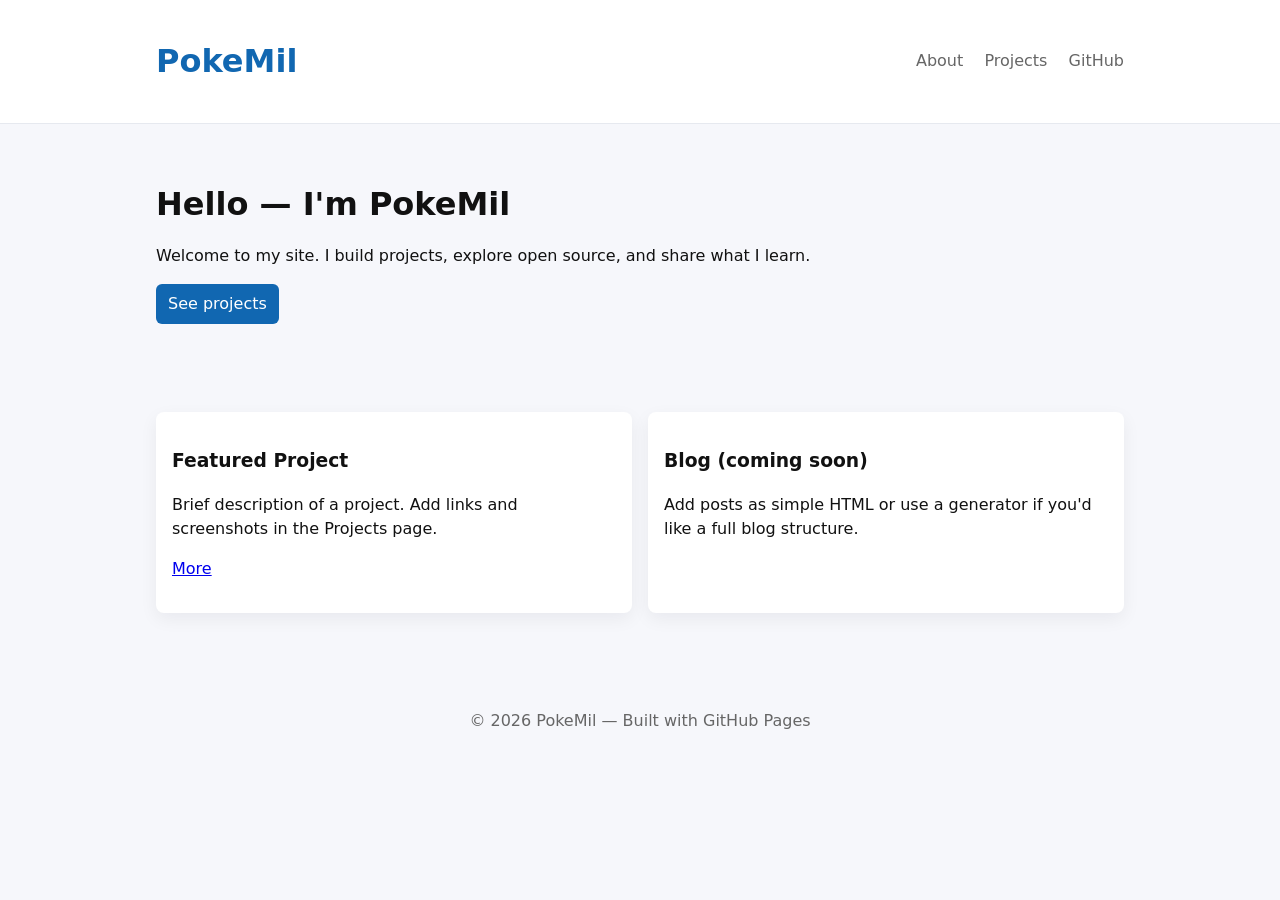
==== index.html @ e98e0eb5 "Add html folder with site files" ====
<!doctype html>
<html lang="en">
<head>
  <meta charset="utf-8" />
  <meta name="viewport" content="width=device-width,initial-scale=1" />
  <title>PokeMil — Home</title>
  <meta name="description" content="PokeMil personal site" />
  <link rel="stylesheet" href="assets/css/style.css">
  <link rel="icon" href="assets/img/favicon.png" />
</head>
<body>
  <header class="site-header">
    <div class="container">
      <h1 class="site-title"><a href="/">PokeMil</a></h1>
      <nav class="site-nav">
        <a href="/about.html">About</a>
        <a href="/projects.html">Projects</a>
        <a href="https://github.com/PokeMil" target="_blank" rel="noopener">GitHub</a>
      </nav>
    </div>
  </header>

  <main class="container">
    <section class="hero">
      <h2>Hello — I'm PokeMil</h2>
      <p>Welcome to my site. I build projects, explore open source, and share what I learn.</p>
      <p><a class="btn" href="/projects.html">See projects</a></p>
    </section>

    <section class="cards">
      <article class="card">
        <h3>Featured Project</h3>
        <p>Brief description of a project. Add links and screenshots in the Projects page.</p>
        <p><a href="/projects.html">More</a></p>
      </article>

      <article class="card">
        <h3>Blog (coming soon)</h3>
        <p>Add posts as simple HTML or use a generator if you'd like a full blog structure.</p>
      </article>
    </section>
  </main>

  <footer class="site-footer">
    <div class="container">
      <p>© <span id="year"></span> PokeMil — Built with GitHub Pages</p>
    </div>
  </footer>

  <script>
    document.getElementById('year').textContent = new Date().getFullYear();
  </script>
</body>
</html>
---- assets/css/style.css ----
/* Simple responsive styles */
:root{
  --bg:#f6f7fb;
  --card:#fff;
  --accent:#1167b1;
  --muted:#666;
  --max-width:1000px;
  font-family:system-ui,-apple-system,Segoe UI,Roboto,"Helvetica Neue",Arial;
}

*{box-sizing:border-box}
body{margin:0;background:var(--bg);color:#111;line-height:1.5}
.container{max-width:var(--max-width);margin:0 auto;padding:1rem}
.site-header{background:#fff;border-bottom:1px solid #e6e9ef}
.site-header .container{display:flex;align-items:center;justify-content:space-between}
.site-title a{text-decoration:none;color:var(--accent)}
.site-nav a{margin-left:1rem;color:var(--muted);text-decoration:none}
.hero{padding:2.5rem 0}
.hero h2{margin:0 0 .5rem;font-size:1.6rem}
.btn{display:inline-block;background:var(--accent);color:#fff;padding:.5rem .75rem;border-radius:6px;text-decoration:none}
.cards{display:grid;grid-template-columns:repeat(auto-fit,minmax(220px,1fr));gap:1rem;margin-top:2rem}
.card{background:var(--card);padding:1rem;border-radius:8px;box-shadow:0 6px 18px rgba(13,18,26,.06)}
.projects-grid{display:grid;grid-template-columns:repeat(auto-fit,minmax(220px,1fr));gap:1rem;margin-top:1rem}
.project{background:var(--card);padding:1rem;border-radius:8px}
.site-footer{padding:1rem 0;color:var(--muted);text-align:center;margin-top:2rem}
@media(min-width:800px){
  .hero h2{font-size:2rem}
}
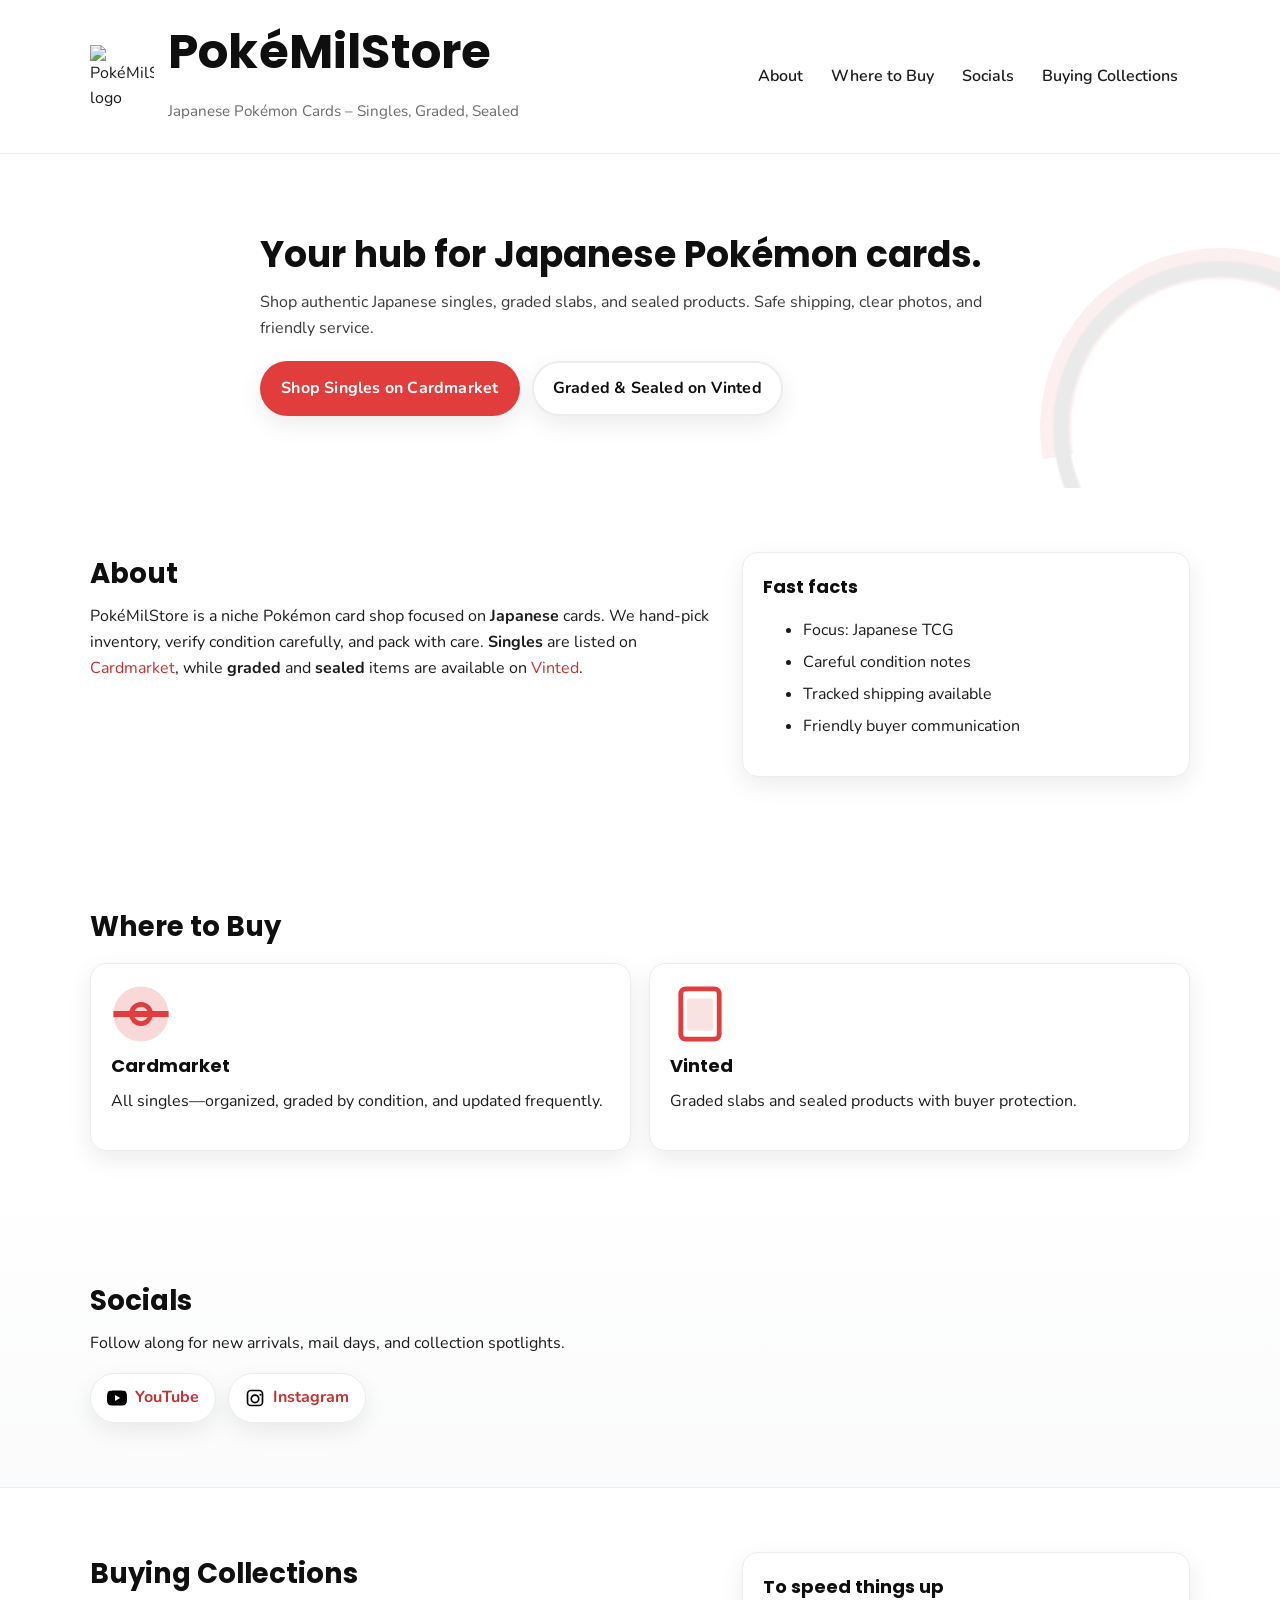
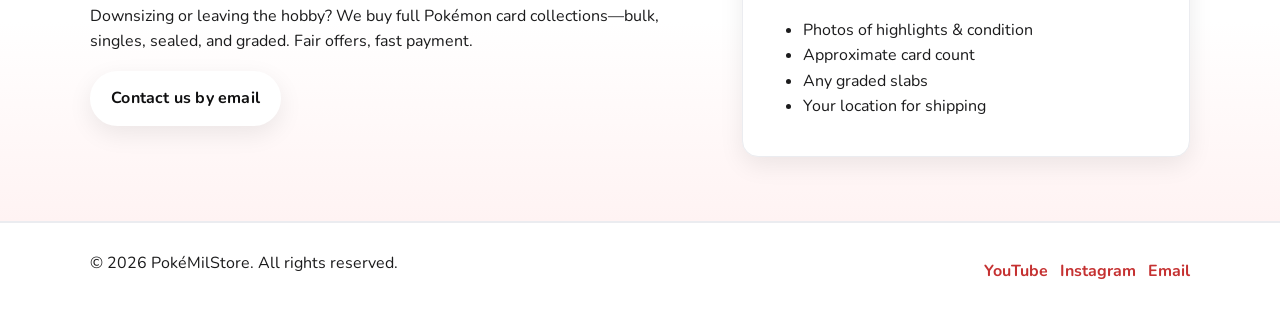
==== commit 412d09d2: "Add html folder with site files 2" ====
--- a/index.html
+++ b/index.html
@@ -1,54 +1,147 @@
-<!doctype html>
+<!DOCTYPE html>
 <html lang="en">
 <head>
-  <meta charset="utf-8" />
-  <meta name="viewport" content="width=device-width,initial-scale=1" />
-  <title>PokeMil — Home</title>
-  <meta name="description" content="PokeMil personal site" />
-  <link rel="stylesheet" href="assets/css/style.css">
-  <link rel="icon" href="assets/img/favicon.png" />
+  <meta charset="utf-8">
+  <meta name="viewport" content="width=device-width, initial-scale=1">
+  <title>PokéMilStore — Japanese Pokémon Cards</title>
+  <meta name="description" content="PokéMilStore sells Japanese Pokémon cards: singles on Cardmarket, graded & sealed on Vinted. We also buy full collections.">
+  <link rel="preconnect" href="https://fonts.googleapis.com">
+  <link rel="preconnect" href="https://fonts.gstatic.com" crossorigin>
+  <link href="https://fonts.googleapis.com/css2?family=Poppins:wght@400;600;700&family=Nunito:wght@400;700&display=swap" rel="stylesheet">
+  <link rel="stylesheet" href="style.css">
+  <link rel="icon" href="data:image/svg+xml,<svg xmlns=%22http://www.w3.org/2000/svg%22 viewBox=%220 0 100 100%22><circle cx=%2250%22 cy=%2250%22 r=%2246%22 fill=%22%23e23d3d%22/><path d=%22M4 50h92%22 stroke=%22%23000%22 stroke-width=%2212%22/><circle cx=%2250%22 cy=%2250%22 r=%2218%22 fill=%22white%22 stroke=%22000%22 stroke-width=%226%22/></svg>">
 </head>
 <body>
+  <a class="skip-link" href="#main">Skip to content</a>
   <header class="site-header">
-    <div class="container">
-      <h1 class="site-title"><a href="/">PokeMil</a></h1>
-      <nav class="site-nav">
-        <a href="/about.html">About</a>
-        <a href="/projects.html">Projects</a>
-        <a href="https://github.com/PokeMil" target="_blank" rel="noopener">GitHub</a>
+    <div class="container header-inner">
+      <div class="brand">
+        <img class="brand__logo" src="logo.png" alt="PokéMilStore logo" />
+        <div>
+          <h1 class="brand__title">PokéMilStore</h1>
+          <p class="brand__tagline">Japanese Pokémon Cards – Singles, Graded, Sealed</p>
+        </div>
+      </div>
+      <nav class="site-nav" aria-label="Primary">
+        <a href="#about">About</a>
+        <a href="#buy">Where to Buy</a>
+        <a href="#socials">Socials</a>
+        <a href="#buying-collections">Buying Collections</a>
       </nav>
     </div>
   </header>
 
-  <main class="container">
+  <main id="main">
     <section class="hero">
-      <h2>Hello — I'm PokeMil</h2>
-      <p>Welcome to my site. I build projects, explore open source, and share what I learn.</p>
-      <p><a class="btn" href="/projects.html">See projects</a></p>
+      <div class="container hero__inner">
+        <h2>Your hub for Japanese Pokémon cards.</h2>
+        <p>Shop authentic Japanese singles, graded slabs, and sealed products. Safe shipping, clear photos, and friendly service.</p>
+        <div class="cta-row">
+          <a class="btn btn--primary" href="https://www.cardmarket.com" target="_blank" rel="noopener">Shop Singles on Cardmarket</a>
+          <a class="btn btn--outline" href="https://www.vinted.com" target="_blank" rel="noopener">Graded &amp; Sealed on Vinted</a>
+        </div>
+      </div>
+      <div class="pokeball" aria-hidden="true"></div>
     </section>
 
-    <section class="cards">
-      <article class="card">
-        <h3>Featured Project</h3>
-        <p>Brief description of a project. Add links and screenshots in the Projects page.</p>
-        <p><a href="/projects.html">More</a></p>
-      </article>
+    <section id="about" class="section">
+      <div class="container grid-2">
+        <div>
+          <h3>About</h3>
+          <p>PokéMilStore is a niche Pokémon card shop focused on <strong>Japanese</strong> cards. We hand‑pick inventory, verify condition carefully, and pack with care. <strong>Singles</strong> are listed on <a href="https://www.cardmarket.com" target="_blank" rel="noopener">Cardmarket</a>, while <strong>graded</strong> and <strong>sealed</strong> items are available on <a href="https://www.vinted.com" target="_blank" rel="noopener">Vinted</a>.</p>
+        </div>
+        <aside class="card note">
+          <h4>Fast facts</h4>
+          <ul>
+            <li>Focus: Japanese TCG</li>
+            <li>Careful condition notes</li>
+            <li>Tracked shipping available</li>
+            <li>Friendly buyer communication</li>
+          </ul>
+        </aside>
+      </div>
+    </section>
 
-      <article class="card">
-        <h3>Blog (coming soon)</h3>
-        <p>Add posts as simple HTML or use a generator if you'd like a full blog structure.</p>
-      </article>
+    <section id="buy" class="section section--alt">
+      <div class="container">
+        <h3>Where to Buy</h3>
+        <div class="market-cards">
+          <a class="market-card" href="https://www.cardmarket.com" target="_blank" rel="noopener" aria-label="Cardmarket for singles">
+            <div class="market-card__icon" aria-hidden="true">
+              <!-- Pokéball SVG -->
+              <svg viewBox="0 0 100 100" role="img" aria-hidden="true"><circle cx="50" cy="50" r="46" fill="currentColor" opacity="0.2"/><path d="M4 50h92" stroke="currentColor" stroke-width="10"/><circle cx="50" cy="50" r="16" fill="none" stroke="currentColor" stroke-width="8"/></svg>
+            </div>
+            <h4>Cardmarket</h4>
+            <p>All singles—organized, graded by condition, and updated frequently.</p>
+          </a>
+
+          <a class="market-card" href="https://www.vinted.com" target="_blank" rel="noopener" aria-label="Vinted for graded and sealed">
+            <div class="market-card__icon" aria-hidden="true">
+              <!-- Slab/box SVG -->
+              <svg viewBox="0 0 100 100" role="img" aria-hidden="true">
+                <rect x="18" y="8" width="64" height="84" rx="8" ry="8" stroke="currentColor" fill="none" stroke-width="8"/>
+                <rect x="28" y="24" width="44" height="54" rx="4" ry="4" fill="currentColor" opacity="0.15"/>
+              </svg>
+            </div>
+            <h4>Vinted</h4>
+            <p>Graded slabs and sealed products with buyer protection.</p>
+          </a>
+        </div>
+      </div>
+    </section>
+
+    <section id="socials" class="section">
+      <div class="container">
+        <h3>Socials</h3>
+        <p>Follow along for new arrivals, mail days, and collection spotlights.</p>
+        <div class="socials">
+          <a class="socials__btn" href="https://www.youtube.com" target="_blank" rel="noopener" aria-label="YouTube">
+            <svg viewBox="0 0 24 24" aria-hidden="true"><path d="M23.5 6.2a4 4 0 0 0-2.8-2.8C18.9 3 12 3 12 3s-6.9 0-8.7.4A4 4 0 0 0 .5 6.2 41.1 41.1 0 0 0 0 12c0 5.8.5 5.8.5 5.8a4 4 0 0 0 2.8 2.8C4.9 21 12 21 12 21s6.9 0 8.7-.4a4 4 0 0 0 2.8-2.8S24 17.8 24 12s-.5-5.8-.5-5.8ZM9.6 15.5V8.5L15.8 12l-6.2 3.5Z"/></svg>
+            <span>YouTube</span>
+          </a>
+          <a class="socials__btn" href="https://www.instagram.com" target="_blank" rel="noopener" aria-label="Instagram">
+            <svg viewBox="0 0 24 24" aria-hidden="true"><path d="M7 2h10a5 5 0 0 1 5 5v10a5 5 0 0 1-5 5H7a5 5 0 0 1-5-5V7a5 5 0 0 1 5-5Zm0 2a3 3 0 0 0-3 3v10a3 3 0 0 0 3 3h10a3 3 0 0 0 3-3V7a3 3 0 0 0-3-3H7Zm5 3.5A5.5 5.5 0 1 1 6.5 13 5.5 5.5 0 0 1 12 7.5Zm0 2A3.5 3.5 0 1 0 15.5 13 3.5 3.5 0 0 0 12 9.5Zm6.5-2.75a1.25 1.25 0 1 1-1.25 1.25 1.25 1.25 0 0 1 1.25-1.25Z"/></svg>
+            <span>Instagram</span>
+          </a>
+        </div>
+      </div>
+    </section>
+
+    <section id="buying-collections" class="section section--accent">
+      <div class="container grid-2">
+        <div>
+          <h3>Buying Collections</h3>
+          <p>Downsizing or leaving the hobby? We buy full Pokémon card collections—bulk, singles, sealed, and graded. Fair offers, fast payment.</p>
+          <p><a class="btn btn--light" href="mailto:hello@pokemil.store?subject=Sell%20my%20Pok%C3%A9mon%20collection&body=Hi%20Pok%C3%A9MilStore%2C%20I%27d%20like%20to%20sell%20my%20collection.%20Here%20are%20the%20details%3A">Contact us by email</a></p>
+        </div>
+        <aside class="card">
+          <h4>To speed things up</h4>
+          <ul>
+            <li>Photos of highlights &amp; condition</li>
+            <li>Approximate card count</li>
+            <li>Any graded slabs</li>
+            <li>Your location for shipping</li>
+          </ul>
+        </aside>
+      </div>
     </section>
   </main>
 
   <footer class="site-footer">
-    <div class="container">
-      <p>© <span id="year"></span> PokeMil — Built with GitHub Pages</p>
+    <div class="container footer-inner">
+      <p>© <span id="year"></span> PokéMilStore. All rights reserved.</p>
+      <div class="footer-socials">
+        <a href="https://www.youtube.com" target="_blank" rel="noopener" aria-label="YouTube">YouTube</a>
+        <a href="https://www.instagram.com" target="_blank" rel="noopener" aria-label="Instagram">Instagram</a>
+        <a href="mailto:hello@pokemil.store" aria-label="Email">Email</a>
+      </div>
     </div>
+    <noscript>© 2025 PokéMilStore</noscript>
   </footer>
 
+  <!-- Tiny inline script for dynamic year only; remove if you prefer a fixed year -->
   <script>
     document.getElementById('year').textContent = new Date().getFullYear();
   </script>
 </body>
-</html>+</html>
--- a/style.css
+++ b/style.css
@@ -0,0 +1,143 @@
+/* ==============================
+   PokéMilStore — Simple, clean CSS
+   GitHub Pages friendly (no build step)
+   ============================== */
+
+:root{
+  --red: #e23d3d;         /* Primary from Pokéball/Charizard tone */
+  --red-dark:#c53131;
+  --ink:#0f0f10;          /* Near-black */
+  --gray-900:#1b1b1c;
+  --gray-700:#3a3a3c;
+  --gray-500:#6b6b70;
+  --gray-200:#ebecf0;
+  --gray-100:#f5f6f8;
+  --white:#ffffff;
+  --accent:#ff6a3d;       /* Flame accent */
+  --radius:16px;
+  --shadow:0 8px 24px rgba(0,0,0,.08);
+  --font-display:'Poppins', system-ui, -apple-system, Segoe UI, Roboto, Arial, sans-serif;
+  --font-body:'Nunito', system-ui, -apple-system, Segoe UI, Roboto, Arial, sans-serif;
+}
+
+/* Global reset & basics */
+*{box-sizing:border-box}
+html,body{margin:0;padding:0}
+body{
+  color:var(--gray-900);
+  background:linear-gradient(180deg, var(--white) 0%, #fff 60%, var(--gray-100) 100%);
+  font:16px/1.6 var(--font-body);
+  -webkit-font-smoothing:antialiased;
+  text-rendering:optimizeLegibility;
+}
+img{max-width:100%;height:auto;display:block}
+a{color:var(--red-dark);text-decoration:none}
+a:hover{color:var(--red)}
+h1,h2,h3,h4{font-family:var(--font-display);margin:0 0 .5rem 0;color:var(--ink)}
+h1{font-size:clamp(1.75rem, 2.6vw + 1rem, 3rem)}
+h2{font-size:clamp(1.5rem, 2vw + .8rem, 2.25rem)}
+h3{font-size:clamp(1.25rem, 1.4vw + .6rem, 1.75rem)}
+h4{font-size:1.125rem}
+p{margin:0 0 1rem}
+
+.container{width:min(1100px, 92%);margin-inline:auto}
+.section{padding:64px 0}
+.section--alt{background:var(--white)}
+.section--accent{background:linear-gradient(180deg, var(--white) 0%, #fff 40%, #fff3f3 100%);border-top:1px solid var(--gray-200);border-bottom:1px solid var(--gray-200)}
+
+.skip-link{
+  position:absolute;left:-9999px;top:auto;width:1px;height:1px;overflow:hidden;
+}
+.skip-link:focus{position:static;width:auto;height:auto;background:var(--ink);color:#fff;padding:.5rem 1rem;display:inline-block}
+
+/* Header */
+.site-header{
+  position:sticky;top:0;background:#fffddf00;
+  backdrop-filter:saturate(180%) blur(8px);
+  border-bottom:1px solid var(--gray-200);
+  z-index:10;
+}
+.header-inner{display:flex;align-items:center;justify-content:space-between;padding:14px 0;gap:16px}
+.brand{display:flex;align-items:center;gap:14px}
+.brand__logo{width:64px;height:64px;object-fit:contain}
+.brand__title{letter-spacing:.2px}
+.brand__tagline{color:var(--gray-500);font-size:.95rem;margin-top:.15rem}
+.site-nav a{padding:.5rem .75rem;border-radius:10px;color:var(--gray-900);font-weight:600}
+.site-nav a:hover{background:var(--gray-100)}
+
+/* Hero */
+.hero{
+  position:relative;
+  padding:72px 0 72px;
+  overflow:hidden;
+}
+.hero__inner{max-width:760px}
+.hero h2{margin-bottom:.4rem}
+.hero p{color:var(--gray-700);margin-bottom:1.25rem}
+
+.cta-row{display:flex;flex-wrap:wrap;gap:12px}
+.btn{
+  display:inline-block;border:2px solid transparent;border-radius:999px;
+  padding:.8rem 1.2rem;font-weight:700;letter-spacing:.2px;
+  transition:.2s ease;box-shadow:var(--shadow)
+}
+.btn--primary{background:var(--red);color:#fff}
+.btn--primary:hover{background:var(--red-dark);transform:translateY(-1px)}
+.btn--outline{background:#fff;border-color:var(--gray-200);color:var(--ink)}
+.btn--outline:hover{border-color:var(--gray-500);transform:translateY(-1px)}
+.btn--light{background:#fff;border-color:#fff;color:var(--ink)}
+.btn--light:hover{filter:brightness(.98)}
+
+.pokeball{
+  content:"";position:absolute;right:-120px;bottom:-120px;width:360px;height:360px;
+  background:
+    radial-gradient(circle at center, #fff 0 58%, transparent 59%),
+    radial-gradient(circle at center, #0000 0 59%, #000 60% 65%, #0000 66%),
+    linear-gradient(var(--red), var(--red)) 0 0/100% 50% no-repeat;
+  border-radius:50%;
+  opacity:.08;
+  transform:rotate(-10deg);
+}
+
+/* Cards / grids */
+.grid-2{display:grid;grid-template-columns:1.4fr 1fr;gap:24px}
+.card{
+  background:#fff;border:1px solid var(--gray-200);border-radius:var(--radius);padding:20px;
+  box-shadow:var(--shadow)
+}
+.note li{margin:.4rem 0}
+
+.market-cards{display:grid;grid-template-columns:repeat(2, 1fr);gap:18px;margin-top:14px}
+.market-card{
+  display:block;padding:20px;border:1px solid var(--gray-200);border-radius:var(--radius);
+  background:#fff;box-shadow:var(--shadow);transition:transform .18s ease, box-shadow .18s ease;
+  color:inherit
+}
+.market-card:hover{transform:translateY(-3px);box-shadow:0 12px 30px rgba(0,0,0,.12)}
+.market-card__icon{width:60px;height:60px;color:var(--red);margin-bottom:.5rem}
+
+/* Socials */
+.socials{display:flex;gap:12px;flex-wrap:wrap}
+.socials__btn{
+  display:inline-flex;align-items:center;gap:.5rem;padding:.7rem 1rem;border-radius:999px;border:1px solid var(--gray-200);
+  background:#fff;font-weight:700;box-shadow:var(--shadow)
+}
+.socials__btn svg{width:20px;height:20px}
+
+/* Footer */
+.site-footer{border-top:1px solid var(--gray-200);padding:28px 0;background:#fff}
+.footer-inner{display:flex;align-items:center;justify-content:space-between;gap:10px}
+.footer-socials{display:flex;gap:12px;flex-wrap:wrap}
+.footer-socials a{font-weight:700}
+
+/* Responsive tweaks */
+@media (max-width: 900px){
+  .grid-2{grid-template-columns:1fr}
+  .brand__logo{width:56px;height:56px}
+}
+@media (max-width: 680px){
+  .site-nav{display:none} /* Keep header compact for mobile */
+  .market-cards{grid-template-columns:1fr}
+  .hero{padding:56px 0 64px}
+  .footer-inner{flex-direction:column;align-items:flex-start}
+}
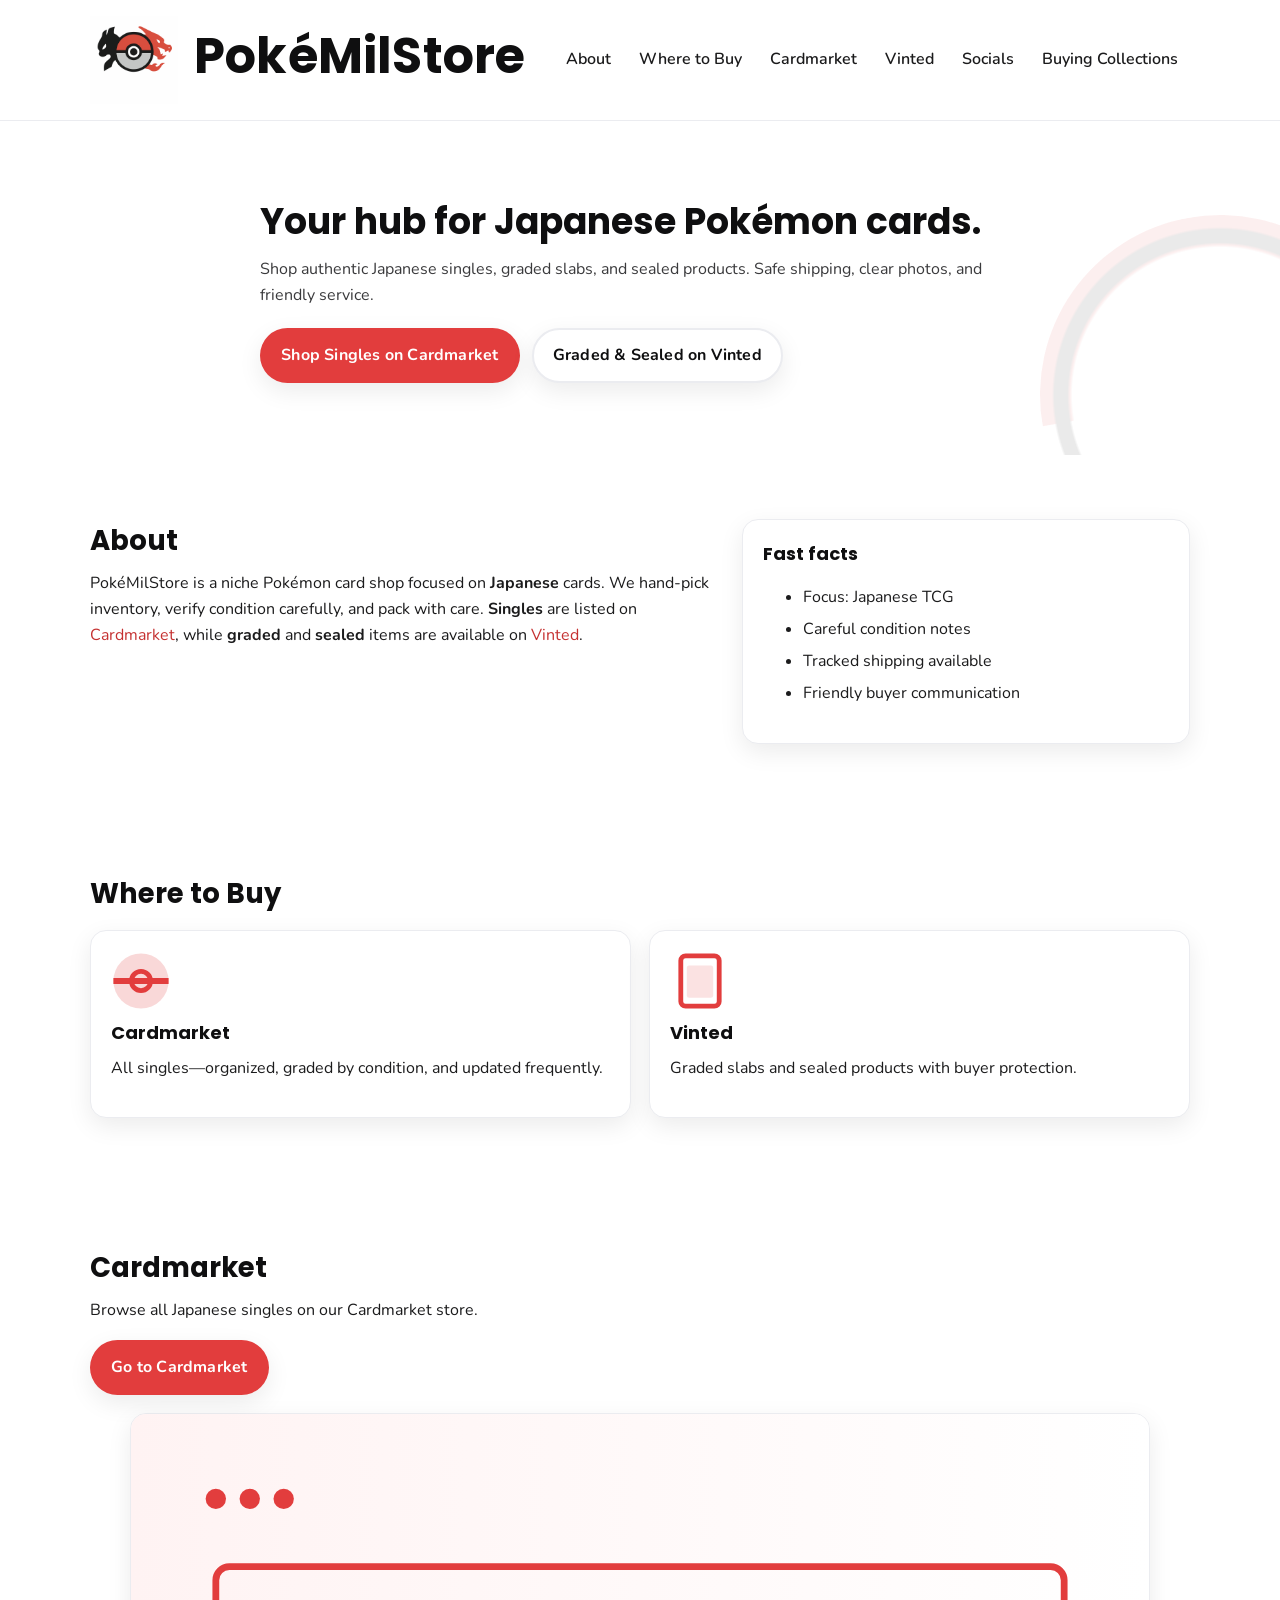
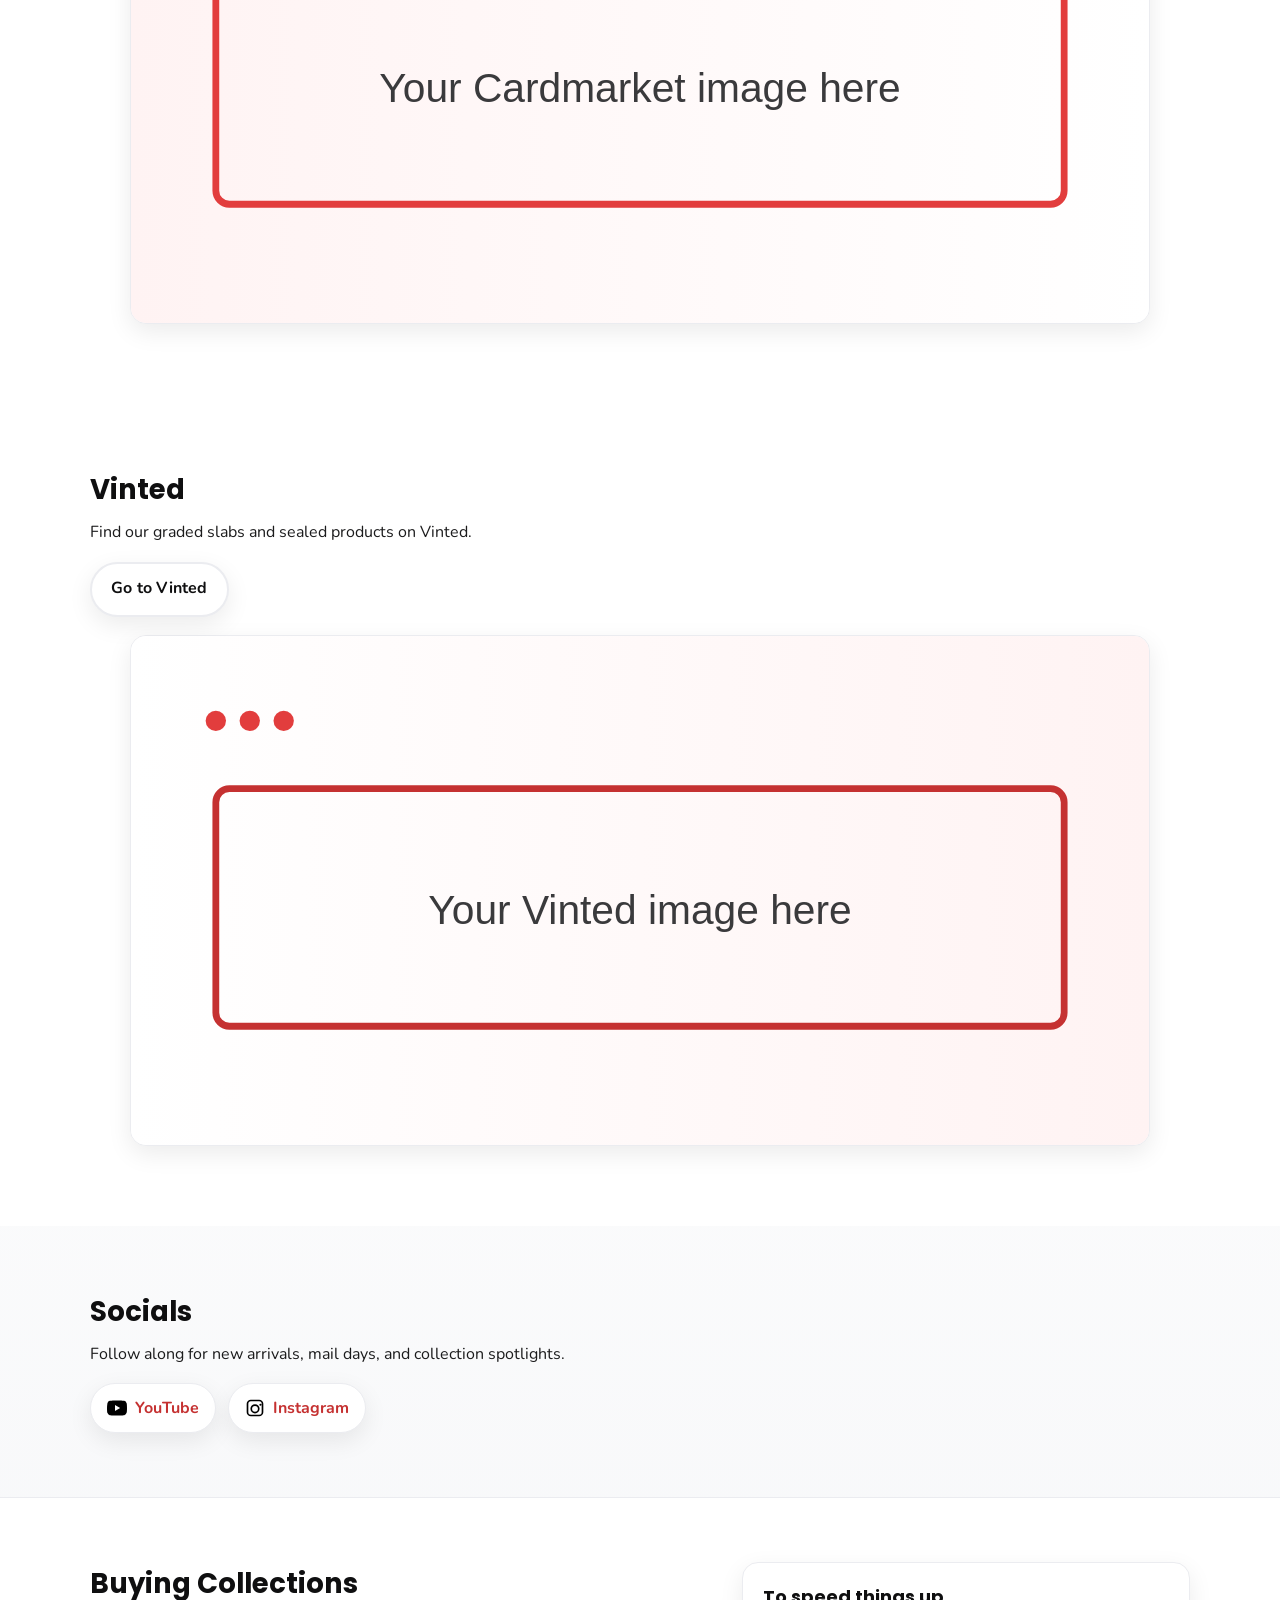
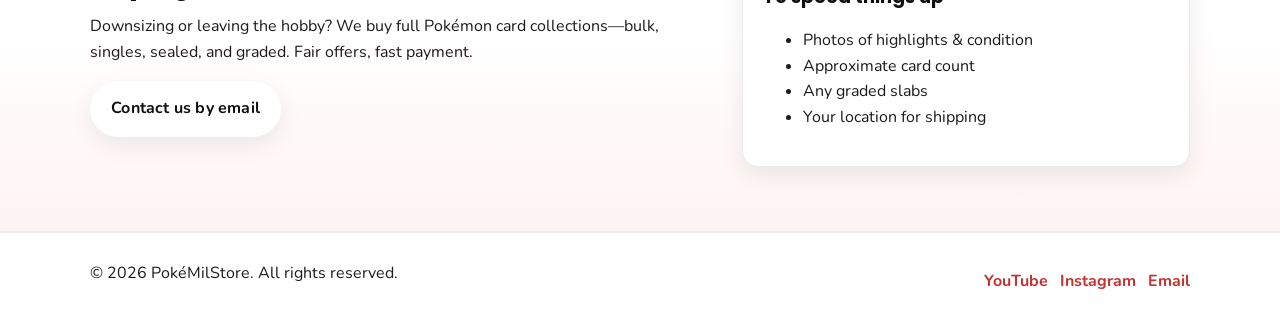
==== commit 7977b903: "Add html folder with site files 2" ====
--- a/index.html
+++ b/index.html
@@ -9,7 +9,8 @@
   <link rel="preconnect" href="https://fonts.gstatic.com" crossorigin>
   <link href="https://fonts.googleapis.com/css2?family=Poppins:wght@400;600;700&family=Nunito:wght@400;700&display=swap" rel="stylesheet">
   <link rel="stylesheet" href="style.css">
-  <link rel="icon" href="data:image/svg+xml,<svg xmlns=%22http://www.w3.org/2000/svg%22 viewBox=%220 0 100 100%22><circle cx=%2250%22 cy=%2250%22 r=%2246%22 fill=%22%23e23d3d%22/><path d=%22M4 50h92%22 stroke=%22%23000%22 stroke-width=%2212%22/><circle cx=%2250%22 cy=%2250%22 r=%2218%22 fill=%22white%22 stroke=%22000%22 stroke-width=%226%22/></svg>">
+  <!-- Use the logo file as the site icon -->
+  <link rel="icon" href="logo.png" type="image/png">
 </head>
 <body>
   <a class="skip-link" href="#main">Skip to content</a>
@@ -19,12 +20,14 @@
         <img class="brand__logo" src="logo.png" alt="PokéMilStore logo" />
         <div>
           <h1 class="brand__title">PokéMilStore</h1>
-          <p class="brand__tagline">Japanese Pokémon Cards – Singles, Graded, Sealed</p>
+          <!-- Tagline removed per request -->
         </div>
       </div>
       <nav class="site-nav" aria-label="Primary">
         <a href="#about">About</a>
         <a href="#buy">Where to Buy</a>
+        <a href="#cardmarket">Cardmarket</a>
+        <a href="#vinted">Vinted</a>
         <a href="#socials">Socials</a>
         <a href="#buying-collections">Buying Collections</a>
       </nav>
@@ -48,7 +51,7 @@
       <div class="container grid-2">
         <div>
           <h3>About</h3>
-          <p>PokéMilStore is a niche Pokémon card shop focused on <strong>Japanese</strong> cards. We hand‑pick inventory, verify condition carefully, and pack with care. <strong>Singles</strong> are listed on <a href="https://www.cardmarket.com" target="_blank" rel="noopener">Cardmarket</a>, while <strong>graded</strong> and <strong>sealed</strong> items are available on <a href="https://www.vinted.com" target="_blank" rel="noopener">Vinted</a>.</p>
+          <p>PokéMilStore is a niche Pokémon card shop focused on <strong>Japanese</strong> cards. We hand-pick inventory, verify condition carefully, and pack with care. <strong>Singles</strong> are listed on <a href="https://www.cardmarket.com" target="_blank" rel="noopener">Cardmarket</a>, while <strong>graded</strong> and <strong>sealed</strong> items are available on <a href="https://www.vinted.com" target="_blank" rel="noopener">Vinted</a>.</p>
         </div>
         <aside class="card note">
           <h4>Fast facts</h4>
@@ -68,7 +71,6 @@
         <div class="market-cards">
           <a class="market-card" href="https://www.cardmarket.com" target="_blank" rel="noopener" aria-label="Cardmarket for singles">
             <div class="market-card__icon" aria-hidden="true">
-              <!-- Pokéball SVG -->
               <svg viewBox="0 0 100 100" role="img" aria-hidden="true"><circle cx="50" cy="50" r="46" fill="currentColor" opacity="0.2"/><path d="M4 50h92" stroke="currentColor" stroke-width="10"/><circle cx="50" cy="50" r="16" fill="none" stroke="currentColor" stroke-width="8"/></svg>
             </div>
             <h4>Cardmarket</h4>
@@ -77,7 +79,6 @@
 
           <a class="market-card" href="https://www.vinted.com" target="_blank" rel="noopener" aria-label="Vinted for graded and sealed">
             <div class="market-card__icon" aria-hidden="true">
-              <!-- Slab/box SVG -->
               <svg viewBox="0 0 100 100" role="img" aria-hidden="true">
                 <rect x="18" y="8" width="64" height="84" rx="8" ry="8" stroke="currentColor" fill="none" stroke-width="8"/>
                 <rect x="28" y="24" width="44" height="54" rx="4" ry="4" fill="currentColor" opacity="0.15"/>
@@ -87,6 +88,34 @@
             <p>Graded slabs and sealed products with buyer protection.</p>
           </a>
         </div>
+      </div>
+    </section>
+
+    <!-- Dedicated section for Cardmarket image -->
+    <section id="cardmarket" class="section">
+      <div class="container">
+        <h3>Cardmarket</h3>
+        <p>Browse all Japanese singles on our Cardmarket store.</p>
+        <a class="btn btn--primary" href="https://www.cardmarket.com" target="_blank" rel="noopener">Go to Cardmarket</a>
+        <figure class="image-frame">
+          <!-- Replace the image below with your own (e.g., cardmarket.jpg). Keep the class 'image-cover'. -->
+          <img class="image-cover" alt="Cardmarket storefront preview"
+               src="data:image/svg+xml;utf8,<?xml version='1.0' encoding='UTF-8'?><svg xmlns='http://www.w3.org/2000/svg' viewBox='0 0 1200 600'><defs><linearGradient id='g' x1='0' x2='1'><stop offset='0' stop-color='%23fff3f3'/><stop offset='1' stop-color='%23ffffff'/></linearGradient></defs><rect width='1200' height='600' fill='url(%23g)'/><g fill='%23e23d3d'><circle cx='100' cy='100' r='12'/><circle cx='140' cy='100' r='12'/><circle cx='180' cy='100' r='12'/></g><rect x='100' y='180' width='1000' height='280' rx='16' fill='none' stroke='%23e23d3d' stroke-width='8'/><text x='600' y='340' font-family='Poppins, Arial' font-size='48' text-anchor='middle' fill='%233a3a3c'>Your Cardmarket image here</text></svg>">
+        </figure>
+      </div>
+    </section>
+
+    <!-- Dedicated section for Vinted image -->
+    <section id="vinted" class="section section--alt">
+      <div class="container">
+        <h3>Vinted</h3>
+        <p>Find our graded slabs and sealed products on Vinted.</p>
+        <a class="btn btn--outline" href="https://www.vinted.com" target="_blank" rel="noopener">Go to Vinted</a>
+        <figure class="image-frame">
+          <!-- Replace the image below with your own (e.g., vinted.jpg). Keep the class 'image-cover'. -->
+          <img class="image-cover" alt="Vinted shop preview"
+               src="data:image/svg+xml;utf8,<?xml version='1.0' encoding='UTF-8'?><svg xmlns='http://www.w3.org/2000/svg' viewBox='0 0 1200 600'><defs><linearGradient id='g' x1='0' x2='1'><stop offset='0' stop-color='%23ffffff'/><stop offset='1' stop-color='%23fff3f3'/></linearGradient></defs><rect width='1200' height='600' fill='url(%23g)'/><g fill='%23e23d3d'><circle cx='100' cy='100' r='12'/><circle cx='140' cy='100' r='12'/><circle cx='180' cy='100' r='12'/></g><rect x='100' y='180' width='1000' height='280' rx='16' fill='none' stroke='%23c53131' stroke-width='8'/><text x='600' y='340' font-family='Poppins, Arial' font-size='48' text-anchor='middle' fill='%233a3a3c'>Your Vinted image here</text></svg>">
+        </figure>
       </div>
     </section>
 
@@ -139,7 +168,6 @@
     <noscript>© 2025 PokéMilStore</noscript>
   </footer>
 
-  <!-- Tiny inline script for dynamic year only; remove if you prefer a fixed year -->
   <script>
     document.getElementById('year').textContent = new Date().getFullYear();
   </script>
--- a/style.css
+++ b/style.css
@@ -1,26 +1,25 @@
 /* ==============================
    PokéMilStore — Simple, clean CSS
-   GitHub Pages friendly (no build step)
+   Updated per feedback
    ============================== */
 
 :root{
-  --red: #e23d3d;         /* Primary from Pokéball/Charizard tone */
+  --red: #e23d3d;
   --red-dark:#c53131;
-  --ink:#0f0f10;          /* Near-black */
+  --ink:#0f0f10;
   --gray-900:#1b1b1c;
   --gray-700:#3a3a3c;
   --gray-500:#6b6b70;
   --gray-200:#ebecf0;
   --gray-100:#f5f6f8;
   --white:#ffffff;
-  --accent:#ff6a3d;       /* Flame accent */
+  --accent:#ff6a3d;
   --radius:16px;
   --shadow:0 8px 24px rgba(0,0,0,.08);
   --font-display:'Poppins', system-ui, -apple-system, Segoe UI, Roboto, Arial, sans-serif;
   --font-body:'Nunito', system-ui, -apple-system, Segoe UI, Roboto, Arial, sans-serif;
 }
 
-/* Global reset & basics */
 *{box-sizing:border-box}
 html,body{margin:0;padding:0}
 body{
@@ -34,7 +33,7 @@
 a{color:var(--red-dark);text-decoration:none}
 a:hover{color:var(--red)}
 h1,h2,h3,h4{font-family:var(--font-display);margin:0 0 .5rem 0;color:var(--ink)}
-h1{font-size:clamp(1.75rem, 2.6vw + 1rem, 3rem)}
+h1{font-size:clamp(1.9rem, 2.6vw + 1rem, 3.2rem)}
 h2{font-size:clamp(1.5rem, 2vw + .8rem, 2.25rem)}
 h3{font-size:clamp(1.25rem, 1.4vw + .6rem, 1.75rem)}
 h4{font-size:1.125rem}
@@ -45,9 +44,7 @@
 .section--alt{background:var(--white)}
 .section--accent{background:linear-gradient(180deg, var(--white) 0%, #fff 40%, #fff3f3 100%);border-top:1px solid var(--gray-200);border-bottom:1px solid var(--gray-200)}
 
-.skip-link{
-  position:absolute;left:-9999px;top:auto;width:1px;height:1px;overflow:hidden;
-}
+.skip-link{position:absolute;left:-9999px;top:auto;width:1px;height:1px;overflow:hidden}
 .skip-link:focus{position:static;width:auto;height:auto;background:var(--ink);color:#fff;padding:.5rem 1rem;display:inline-block}
 
 /* Header */
@@ -57,20 +54,16 @@
   border-bottom:1px solid var(--gray-200);
   z-index:10;
 }
-.header-inner{display:flex;align-items:center;justify-content:space-between;padding:14px 0;gap:16px}
-.brand{display:flex;align-items:center;gap:14px}
-.brand__logo{width:64px;height:64px;object-fit:contain}
+.header-inner{display:flex;align-items:center;justify-content:space-between;padding:16px 0;gap:16px}
+.brand{display:flex;align-items:center;gap:16px}
+/* Bigger logo */
+.brand__logo{width:88px;height:88px;object-fit:contain}
 .brand__title{letter-spacing:.2px}
-.brand__tagline{color:var(--gray-500);font-size:.95rem;margin-top:.15rem}
 .site-nav a{padding:.5rem .75rem;border-radius:10px;color:var(--gray-900);font-weight:600}
 .site-nav a:hover{background:var(--gray-100)}
 
 /* Hero */
-.hero{
-  position:relative;
-  padding:72px 0 72px;
-  overflow:hidden;
-}
+.hero{position:relative;padding:72px 0 72px;overflow:hidden}
 .hero__inner{max-width:760px}
 .hero h2{margin-bottom:.4rem}
 .hero p{color:var(--gray-700);margin-bottom:1.25rem}
@@ -94,27 +87,27 @@
     radial-gradient(circle at center, #fff 0 58%, transparent 59%),
     radial-gradient(circle at center, #0000 0 59%, #000 60% 65%, #0000 66%),
     linear-gradient(var(--red), var(--red)) 0 0/100% 50% no-repeat;
-  border-radius:50%;
-  opacity:.08;
-  transform:rotate(-10deg);
+  border-radius:50%;opacity:.08;transform:rotate(-10deg);
 }
 
 /* Cards / grids */
 .grid-2{display:grid;grid-template-columns:1.4fr 1fr;gap:24px}
-.card{
-  background:#fff;border:1px solid var(--gray-200);border-radius:var(--radius);padding:20px;
-  box-shadow:var(--shadow)
-}
+.card{background:#fff;border:1px solid var(--gray-200);border-radius:var(--radius);padding:20px;box-shadow:var(--shadow)}
 .note li{margin:.4rem 0}
 
 .market-cards{display:grid;grid-template-columns:repeat(2, 1fr);gap:18px;margin-top:14px}
 .market-card{
   display:block;padding:20px;border:1px solid var(--gray-200);border-radius:var(--radius);
-  background:#fff;box-shadow:var(--shadow);transition:transform .18s ease, box-shadow .18s ease;
-  color:inherit
+  background:#fff;box-shadow:var(--shadow);transition:transform .18s ease, box-shadow .18s ease;color:inherit
 }
 .market-card:hover{transform:translateY(-3px);box-shadow:0 12px 30px rgba(0,0,0,.12)}
 .market-card__icon{width:60px;height:60px;color:var(--red);margin-bottom:.5rem}
+
+/* Image sections */
+.image-frame{
+  margin-top:18px;border:1px solid var(--gray-200);border-radius:var(--radius);overflow:hidden;background:#fff;box-shadow:var(--shadow)
+}
+.image-cover{width:100%;aspect-ratio: 16/8;object-fit:cover;display:block}
 
 /* Socials */
 .socials{display:flex;gap:12px;flex-wrap:wrap}
@@ -130,13 +123,13 @@
 .footer-socials{display:flex;gap:12px;flex-wrap:wrap}
 .footer-socials a{font-weight:700}
 
-/* Responsive tweaks */
+/* Responsive */
 @media (max-width: 900px){
   .grid-2{grid-template-columns:1fr}
-  .brand__logo{width:56px;height:56px}
+  .brand__logo{width:72px;height:72px}
 }
 @media (max-width: 680px){
-  .site-nav{display:none} /* Keep header compact for mobile */
+  .site-nav{display:none}
   .market-cards{grid-template-columns:1fr}
   .hero{padding:56px 0 64px}
   .footer-inner{flex-direction:column;align-items:flex-start}
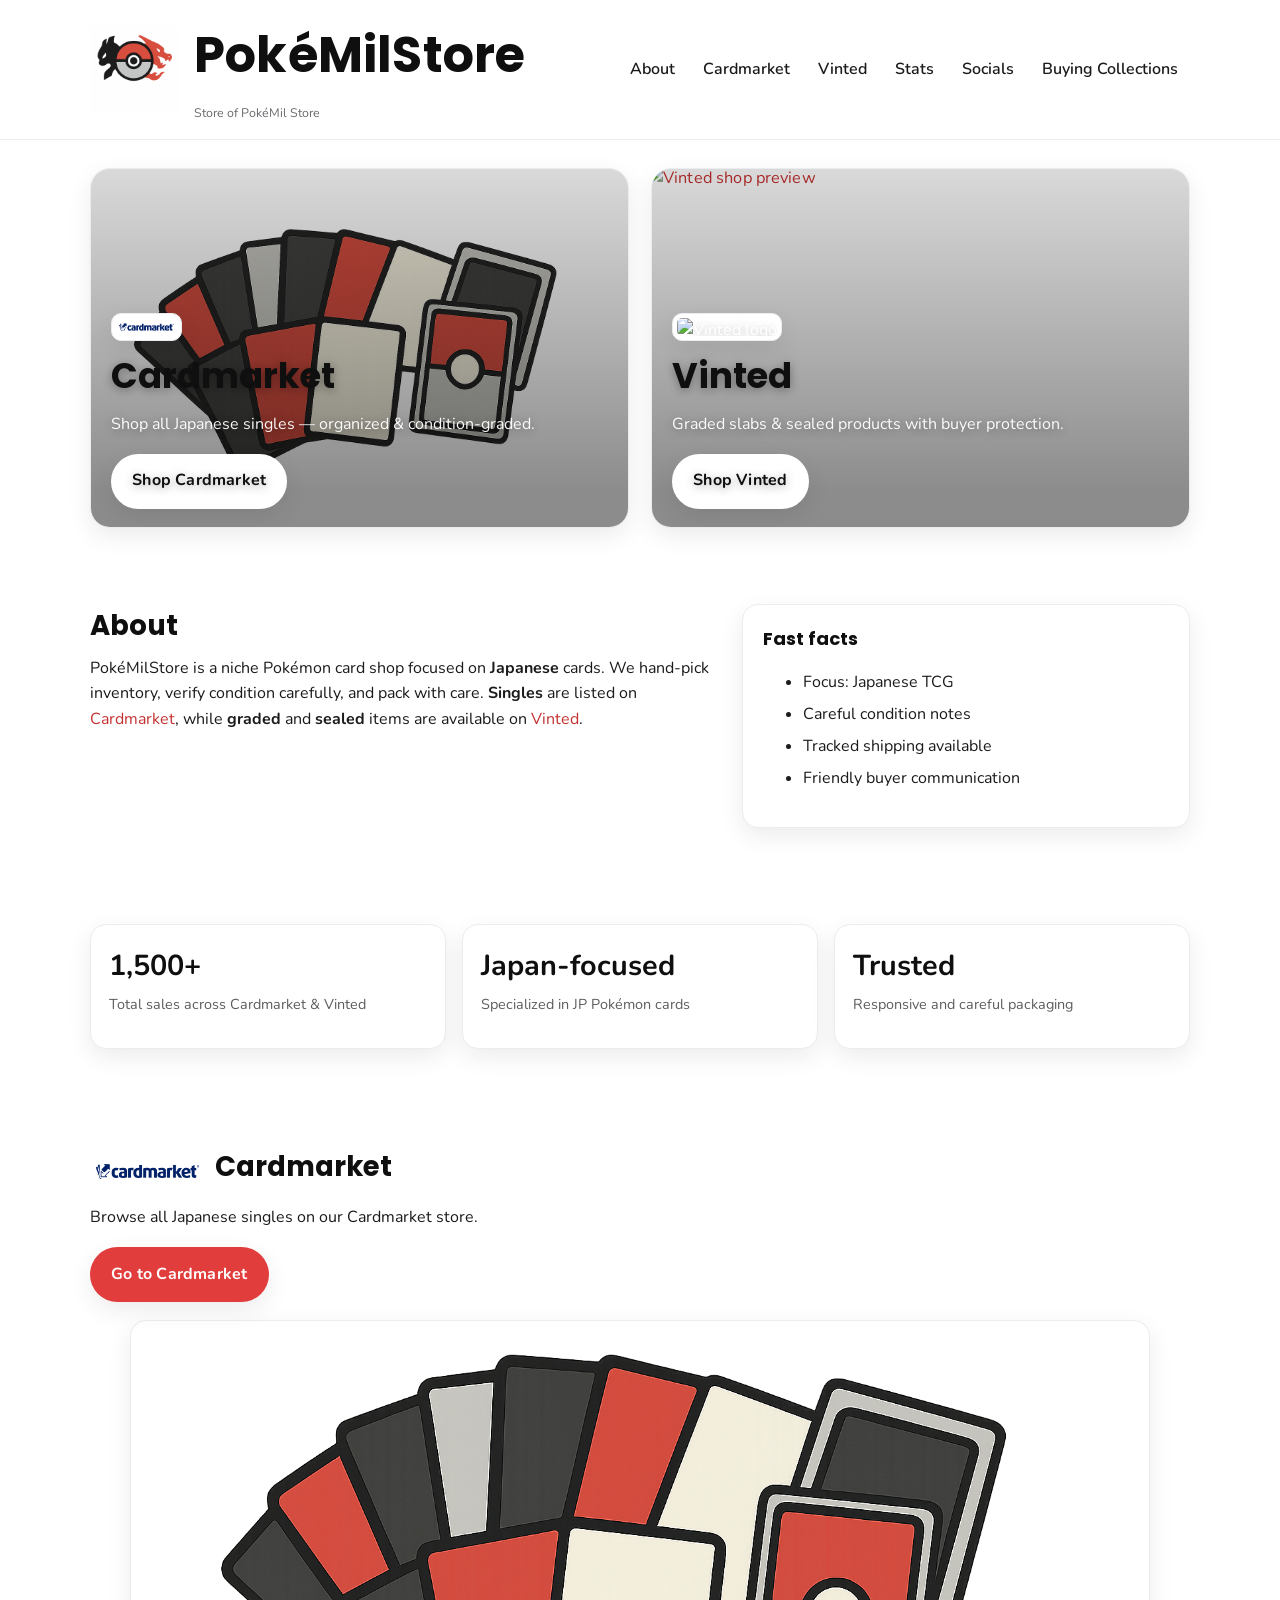
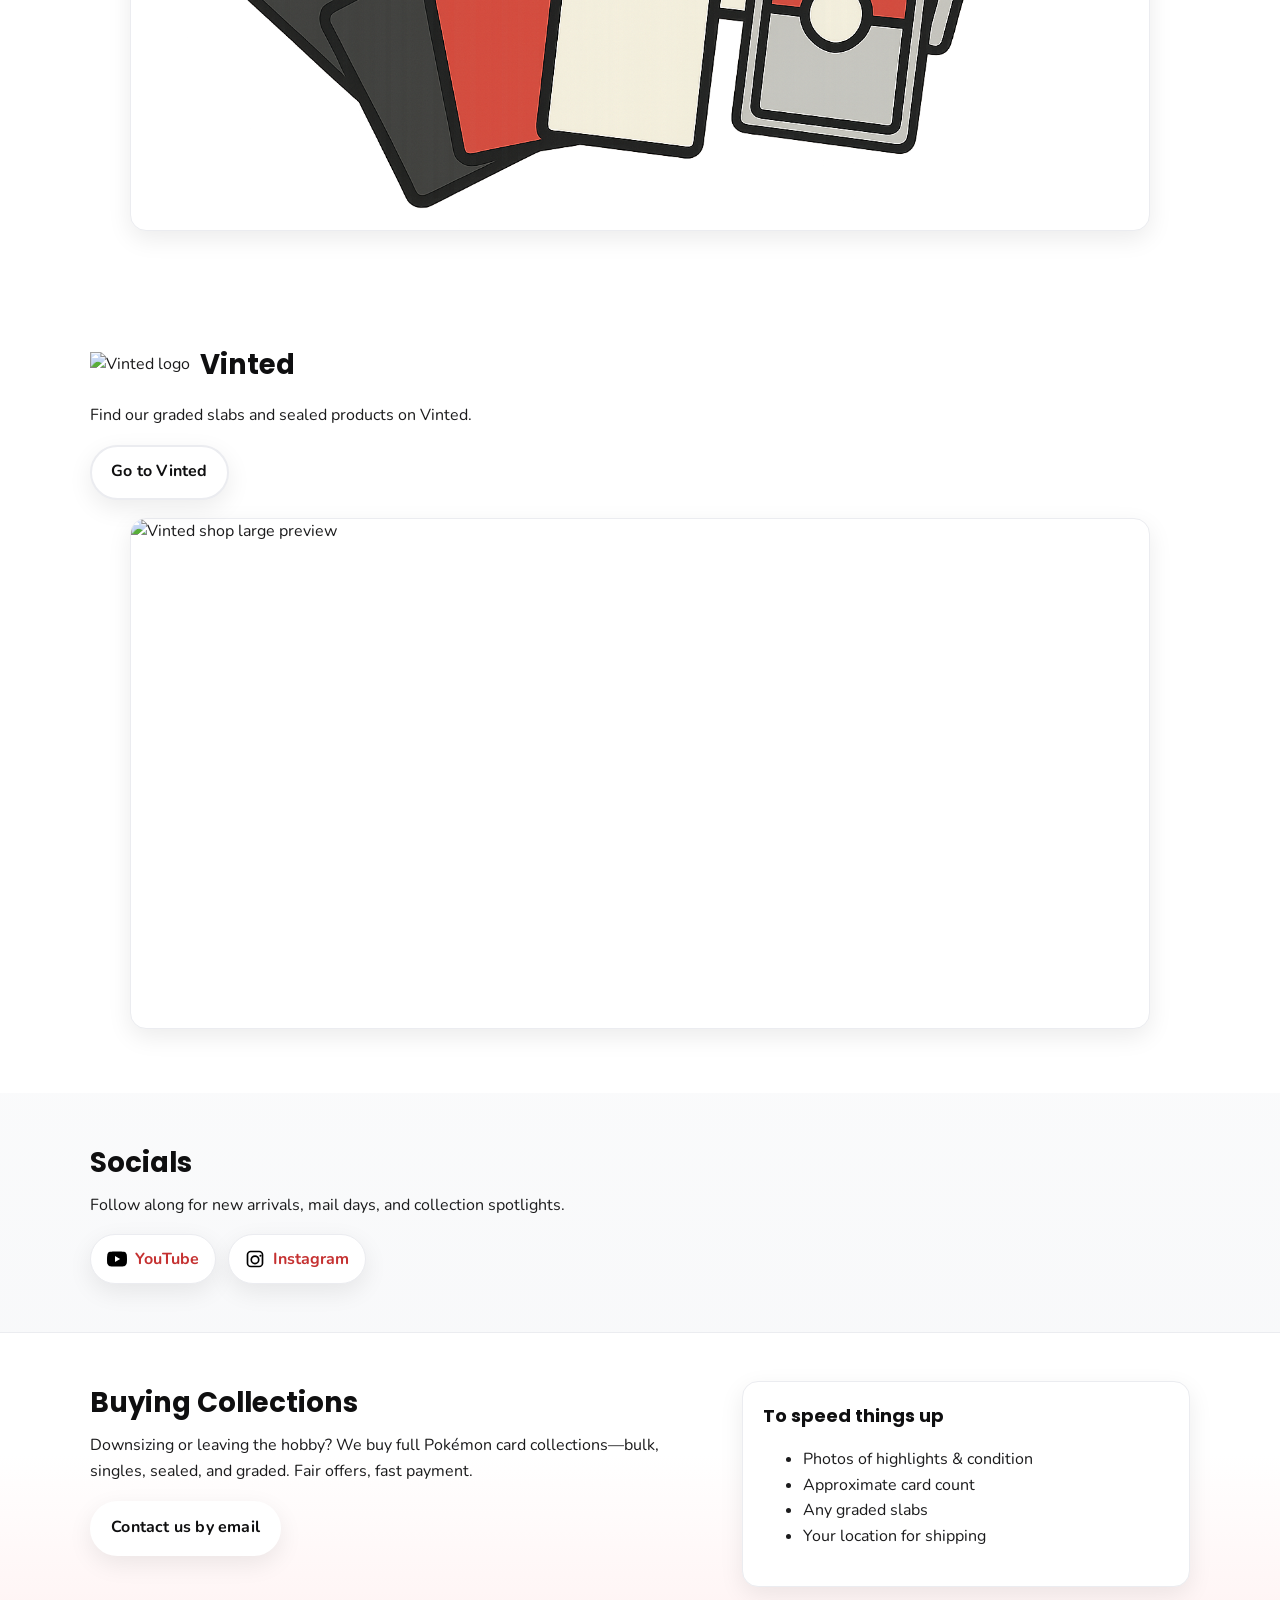
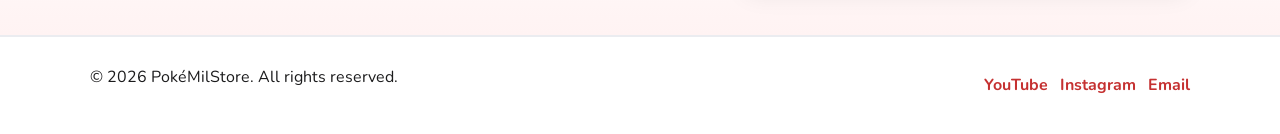
==== commit ebe20eae: "Add html folder with site files 2" ====
--- a/index.html
+++ b/index.html
@@ -9,7 +9,6 @@
   <link rel="preconnect" href="https://fonts.gstatic.com" crossorigin>
   <link href="https://fonts.googleapis.com/css2?family=Poppins:wght@400;600;700&family=Nunito:wght@400;700&display=swap" rel="stylesheet">
   <link rel="stylesheet" href="style.css">
-  <!-- Use the logo file as the site icon -->
   <link rel="icon" href="logo.png" type="image/png">
 </head>
 <body>
@@ -17,17 +16,17 @@
   <header class="site-header">
     <div class="container header-inner">
       <div class="brand">
-        <img class="brand__logo" src="logo.png" alt="PokéMilStore logo" />
+        <img class="brand__logo" src="logo.png" alt="PokéMilStore logo" width="176" height="176" />
         <div>
           <h1 class="brand__title">PokéMilStore</h1>
-          <!-- Tagline removed per request -->
+          <p class="brand__subtitle">Store of PokéMil Store</p>
         </div>
       </div>
       <nav class="site-nav" aria-label="Primary">
         <a href="#about">About</a>
-        <a href="#buy">Where to Buy</a>
         <a href="#cardmarket">Cardmarket</a>
         <a href="#vinted">Vinted</a>
+        <a href="#stats">Stats</a>
         <a href="#socials">Socials</a>
         <a href="#buying-collections">Buying Collections</a>
       </nav>
@@ -35,23 +34,46 @@
   </header>
 
   <main id="main">
-    <section class="hero">
-      <div class="container hero__inner">
-        <h2>Your hub for Japanese Pokémon cards.</h2>
-        <p>Shop authentic Japanese singles, graded slabs, and sealed products. Safe shipping, clear photos, and friendly service.</p>
-        <div class="cta-row">
-          <a class="btn btn--primary" href="https://www.cardmarket.com" target="_blank" rel="noopener">Shop Singles on Cardmarket</a>
-          <a class="btn btn--outline" href="https://www.vinted.com" target="_blank" rel="noopener">Graded &amp; Sealed on Vinted</a>
-        </div>
+    <!-- Split Cards (card-like blocks) -->
+    <section class="section split-cards" aria-label="Storefronts">
+      <div class="container split-grid">
+        <!-- Cardmarket block -->
+        <a class="split-card" href="https://www.cardmarket.com/en/Pokemon/Users/PokeMilStore" target="_blank" rel="noopener">
+          <img src="cardmarket-hero.jpg" alt="Cardmarket storefront preview" class="split-card__bg" loading="eager">
+          <div class="split-card__overlay" aria-hidden="true"></div>
+          <div class="split-card__content">
+            <div class="split-card__brand">
+              <!-- Replace with your Cardmarket logo file -->
+              <img src="cardmarket-logo.png" alt="Cardmarket logo">
+            </div>
+            <h2>Cardmarket</h2>
+            <p>Shop all Japanese singles — organized &amp; condition-graded.</p>
+            <span class="btn btn--light">Shop Cardmarket</span>
+          </div>
+        </a>
+
+        <!-- Vinted block -->
+        <a class="split-card" href="https://www.vinted.be/member/143922193" target="_blank" rel="noopener">
+          <img src="vinted-hero.jpg" alt="Vinted shop preview" class="split-card__bg" loading="eager">
+          <div class="split-card__overlay" aria-hidden="true"></div>
+          <div class="split-card__content">
+            <div class="split-card__brand">
+              <!-- Replace with your Vinted logo file -->
+              <img src="vinted-logo.png" alt="Vinted logo">
+            </div>
+            <h2>Vinted</h2>
+            <p>Graded slabs &amp; sealed products with buyer protection.</p>
+            <span class="btn btn--light">Shop Vinted</span>
+          </div>
+        </a>
       </div>
-      <div class="pokeball" aria-hidden="true"></div>
     </section>
 
     <section id="about" class="section">
       <div class="container grid-2">
         <div>
           <h3>About</h3>
-          <p>PokéMilStore is a niche Pokémon card shop focused on <strong>Japanese</strong> cards. We hand-pick inventory, verify condition carefully, and pack with care. <strong>Singles</strong> are listed on <a href="https://www.cardmarket.com" target="_blank" rel="noopener">Cardmarket</a>, while <strong>graded</strong> and <strong>sealed</strong> items are available on <a href="https://www.vinted.com" target="_blank" rel="noopener">Vinted</a>.</p>
+          <p>PokéMilStore is a niche Pokémon card shop focused on <strong>Japanese</strong> cards. We hand-pick inventory, verify condition carefully, and pack with care. <strong>Singles</strong> are listed on <a href="https://www.cardmarket.com/en/Pokemon/Users/PokeMilStore" target="_blank" rel="noopener">Cardmarket</a>, while <strong>graded</strong> and <strong>sealed</strong> items are available on <a href="https://www.vinted.be/member/143922193" target="_blank" rel="noopener">Vinted</a>.</p>
         </div>
         <aside class="card note">
           <h4>Fast facts</h4>
@@ -65,56 +87,50 @@
       </div>
     </section>
 
-    <section id="buy" class="section section--alt">
-      <div class="container">
-        <h3>Where to Buy</h3>
-        <div class="market-cards">
-          <a class="market-card" href="https://www.cardmarket.com" target="_blank" rel="noopener" aria-label="Cardmarket for singles">
-            <div class="market-card__icon" aria-hidden="true">
-              <svg viewBox="0 0 100 100" role="img" aria-hidden="true"><circle cx="50" cy="50" r="46" fill="currentColor" opacity="0.2"/><path d="M4 50h92" stroke="currentColor" stroke-width="10"/><circle cx="50" cy="50" r="16" fill="none" stroke="currentColor" stroke-width="8"/></svg>
-            </div>
-            <h4>Cardmarket</h4>
-            <p>All singles—organized, graded by condition, and updated frequently.</p>
-          </a>
-
-          <a class="market-card" href="https://www.vinted.com" target="_blank" rel="noopener" aria-label="Vinted for graded and sealed">
-            <div class="market-card__icon" aria-hidden="true">
-              <svg viewBox="0 0 100 100" role="img" aria-hidden="true">
-                <rect x="18" y="8" width="64" height="84" rx="8" ry="8" stroke="currentColor" fill="none" stroke-width="8"/>
-                <rect x="28" y="24" width="44" height="54" rx="4" ry="4" fill="currentColor" opacity="0.15"/>
-              </svg>
-            </div>
-            <h4>Vinted</h4>
-            <p>Graded slabs and sealed products with buyer protection.</p>
-          </a>
+    <!-- New stats / trust section -->
+    <section id="stats" class="section section--alt">
+      <div class="container stats-grid">
+        <div class="stat-card">
+          <p class="stat-card__number">1,500+</p>
+          <p class="stat-card__label">Total sales across Cardmarket &amp; Vinted</p>
+        </div>
+        <div class="stat-card">
+          <p class="stat-card__number">Japan-focused</p>
+          <p class="stat-card__label">Specialized in JP Pokémon cards</p>
+        </div>
+        <div class="stat-card">
+          <p class="stat-card__number">Trusted</p>
+          <p class="stat-card__label">Responsive and careful packaging</p>
         </div>
       </div>
     </section>
 
-    <!-- Dedicated section for Cardmarket image -->
+    <!-- Cardmarket section with space for brand logo -->
     <section id="cardmarket" class="section">
       <div class="container">
-        <h3>Cardmarket</h3>
+        <div class="section-head">
+          <img class="section-brand" src="cardmarket-logo.png" alt="Cardmarket logo">
+          <h3>Cardmarket</h3>
+        </div>
         <p>Browse all Japanese singles on our Cardmarket store.</p>
-        <a class="btn btn--primary" href="https://www.cardmarket.com" target="_blank" rel="noopener">Go to Cardmarket</a>
+        <a class="btn btn--primary" href="https://www.cardmarket.com/en/Pokemon/Users/PokeMilStore" target="_blank" rel="noopener">Go to Cardmarket</a>
         <figure class="image-frame">
-          <!-- Replace the image below with your own (e.g., cardmarket.jpg). Keep the class 'image-cover'. -->
-          <img class="image-cover" alt="Cardmarket storefront preview"
-               src="data:image/svg+xml;utf8,<?xml version='1.0' encoding='UTF-8'?><svg xmlns='http://www.w3.org/2000/svg' viewBox='0 0 1200 600'><defs><linearGradient id='g' x1='0' x2='1'><stop offset='0' stop-color='%23fff3f3'/><stop offset='1' stop-color='%23ffffff'/></linearGradient></defs><rect width='1200' height='600' fill='url(%23g)'/><g fill='%23e23d3d'><circle cx='100' cy='100' r='12'/><circle cx='140' cy='100' r='12'/><circle cx='180' cy='100' r='12'/></g><rect x='100' y='180' width='1000' height='280' rx='16' fill='none' stroke='%23e23d3d' stroke-width='8'/><text x='600' y='340' font-family='Poppins, Arial' font-size='48' text-anchor='middle' fill='%233a3a3c'>Your Cardmarket image here</text></svg>">
+          <img class="image-cover" alt="Cardmarket storefront large preview" src="cardmarket-hero.jpg" loading="lazy">
         </figure>
       </div>
     </section>
 
-    <!-- Dedicated section for Vinted image -->
+    <!-- Vinted section with space for brand logo -->
     <section id="vinted" class="section section--alt">
       <div class="container">
-        <h3>Vinted</h3>
+        <div class="section-head">
+          <img class="section-brand" src="vinted-logo.png" alt="Vinted logo">
+          <h3>Vinted</h3>
+        </div>
         <p>Find our graded slabs and sealed products on Vinted.</p>
-        <a class="btn btn--outline" href="https://www.vinted.com" target="_blank" rel="noopener">Go to Vinted</a>
+        <a class="btn btn--outline" href="https://www.vinted.be/member/143922193" target="_blank" rel="noopener">Go to Vinted</a>
         <figure class="image-frame">
-          <!-- Replace the image below with your own (e.g., vinted.jpg). Keep the class 'image-cover'. -->
-          <img class="image-cover" alt="Vinted shop preview"
-               src="data:image/svg+xml;utf8,<?xml version='1.0' encoding='UTF-8'?><svg xmlns='http://www.w3.org/2000/svg' viewBox='0 0 1200 600'><defs><linearGradient id='g' x1='0' x2='1'><stop offset='0' stop-color='%23ffffff'/><stop offset='1' stop-color='%23fff3f3'/></linearGradient></defs><rect width='1200' height='600' fill='url(%23g)'/><g fill='%23e23d3d'><circle cx='100' cy='100' r='12'/><circle cx='140' cy='100' r='12'/><circle cx='180' cy='100' r='12'/></g><rect x='100' y='180' width='1000' height='280' rx='16' fill='none' stroke='%23c53131' stroke-width='8'/><text x='600' y='340' font-family='Poppins, Arial' font-size='48' text-anchor='middle' fill='%233a3a3c'>Your Vinted image here</text></svg>">
+          <img class="image-cover" alt="Vinted shop large preview" src="vinted-hero.jpg" loading="lazy">
         </figure>
       </div>
     </section>
--- a/style.css
+++ b/style.css
@@ -1,6 +1,6 @@
 /* ==============================
    PokéMilStore — Simple, clean CSS
-   Updated per feedback
+   Stacking fixed, brand subtitle, stats section
    ============================== */
 
 :root{
@@ -34,46 +34,60 @@
 a:hover{color:var(--red)}
 h1,h2,h3,h4{font-family:var(--font-display);margin:0 0 .5rem 0;color:var(--ink)}
 h1{font-size:clamp(1.9rem, 2.6vw + 1rem, 3.2rem)}
-h2{font-size:clamp(1.5rem, 2vw + .8rem, 2.25rem)}
+h2{font-size:clamp(1.6rem, 1.8vw + .8rem, 2.2rem)}
 h3{font-size:clamp(1.25rem, 1.4vw + .6rem, 1.75rem)}
 h4{font-size:1.125rem}
 p{margin:0 0 1rem}
 
 .container{width:min(1100px, 92%);margin-inline:auto}
-.section{padding:64px 0}
+.section{padding:48px 0}
 .section--alt{background:var(--white)}
 .section--accent{background:linear-gradient(180deg, var(--white) 0%, #fff 40%, #fff3f3 100%);border-top:1px solid var(--gray-200);border-bottom:1px solid var(--gray-200)}
 
 .skip-link{position:absolute;left:-9999px;top:auto;width:1px;height:1px;overflow:hidden}
 .skip-link:focus{position:static;width:auto;height:auto;background:var(--ink);color:#fff;padding:.5rem 1rem;display:inline-block}
 
-/* Header */
+/* Header - solid */
 .site-header{
-  position:sticky;top:0;background:#fffddf00;
-  backdrop-filter:saturate(180%) blur(8px);
+  position:sticky;top:0;background:#fff;
   border-bottom:1px solid var(--gray-200);
   z-index:10;
 }
 .header-inner{display:flex;align-items:center;justify-content:space-between;padding:16px 0;gap:16px}
 .brand{display:flex;align-items:center;gap:16px}
-/* Bigger logo */
 .brand__logo{width:88px;height:88px;object-fit:contain}
 .brand__title{letter-spacing:.2px}
+.brand__subtitle{
+  margin:0;
+  margin-top:2px;
+  font-size:.78rem;
+  color:var(--gray-500);
+}
 .site-nav a{padding:.5rem .75rem;border-radius:10px;color:var(--gray-900);font-weight:600}
 .site-nav a:hover{background:var(--gray-100)}
 
-/* Hero */
-.hero{position:relative;padding:72px 0 72px;overflow:hidden}
-.hero__inner{max-width:760px}
-.hero h2{margin-bottom:.4rem}
-.hero p{color:var(--gray-700);margin-bottom:1.25rem}
+/* Split cards */
+.split-cards{padding-top:28px;padding-bottom:28px}
+.split-grid{display:grid;grid-template-columns:1fr 1fr;gap:22px}
+.split-card{
+  position:relative;display:block;min-height:360px;border-radius:20px;overflow:hidden;
+  border:1px solid var(--gray-200);box-shadow:var(--shadow);background:#fff;
+}
+.split-card__bg{position:absolute;inset:0;width:100%;height:100%;object-fit:cover;transform:scale(1.02);z-index:0}
+.split-card__overlay{position:absolute;inset:0;background:linear-gradient(180deg, rgba(0,0,0,.15) 0, rgba(0,0,0,.45) 90%);z-index:1}
+.split-card__content{
+  position:absolute;left:20px;right:20px;bottom:18px;color:#fff;text-shadow:0 2px 10px rgba(0,0,0,.35);
+  z-index:2;
+}
+.split-card__content p{opacity:.96;margin:.25rem 0 1rem}
+.split-card__brand{margin-bottom:.4rem;display:flex;align-items:center;gap:.5rem}
+.split-card__brand img{height:28px;width:auto;background:#fff;border-radius:10px;padding:4px;border:1px solid var(--gray-200);box-shadow:var(--shadow)}
 
-.cta-row{display:flex;flex-wrap:wrap;gap:12px}
-.btn{
-  display:inline-block;border:2px solid transparent;border-radius:999px;
-  padding:.8rem 1.2rem;font-weight:700;letter-spacing:.2px;
-  transition:.2s ease;box-shadow:var(--shadow)
-}
+.split-card:hover .split-card__bg{transform:scale(1.06);transition:transform .35s ease}
+.split-card:hover .btn{transform:translateY(-1px)}
+
+/* Buttons */
+.btn{display:inline-block;border:2px solid transparent;border-radius:999px;padding:.8rem 1.2rem;font-weight:700;letter-spacing:.2px;transition:.2s ease;box-shadow:var(--shadow)}
 .btn--primary{background:var(--red);color:#fff}
 .btn--primary:hover{background:var(--red-dark);transform:translateY(-1px)}
 .btn--outline{background:#fff;border-color:var(--gray-200);color:var(--ink)}
@@ -81,40 +95,47 @@
 .btn--light{background:#fff;border-color:#fff;color:var(--ink)}
 .btn--light:hover{filter:brightness(.98)}
 
-.pokeball{
-  content:"";position:absolute;right:-120px;bottom:-120px;width:360px;height:360px;
-  background:
-    radial-gradient(circle at center, #fff 0 58%, transparent 59%),
-    radial-gradient(circle at center, #0000 0 59%, #000 60% 65%, #0000 66%),
-    linear-gradient(var(--red), var(--red)) 0 0/100% 50% no-repeat;
-  border-radius:50%;opacity:.08;transform:rotate(-10deg);
+/* Cards / grids */
+.grid-2{display:grid;grid-template-columns:1.4fr 1fr;gap:24px}
+.card{background:#fff;border:1px solid var(--gray-200);border-radius:16px;padding:20px;box-shadow:var(--shadow)}
+.note li{margin:.4rem 0}
+
+/* Stats section */
+.stats-grid{
+  display:grid;
+  grid-template-columns:repeat(auto-fit, minmax(210px, 1fr));
+  gap:16px;
+}
+.stat-card{
+  background:#fff;
+  border:1px solid var(--gray-200);
+  border-radius:16px;
+  padding:18px 18px 16px;
+  box-shadow:var(--shadow);
+  text-align:left;
+}
+.stat-card__number{
+  font-size:1.8rem;
+  font-weight:700;
+  color:var(--ink);
+  margin-bottom:.25rem;
+}
+.stat-card__label{
+  color:var(--gray-600, #5d5d5d);
+  font-size:.9rem;
 }
 
-/* Cards / grids */
-.grid-2{display:grid;grid-template-columns:1.4fr 1fr;gap:24px}
-.card{background:#fff;border:1px solid var(--gray-200);border-radius:var(--radius);padding:20px;box-shadow:var(--shadow)}
-.note li{margin:.4rem 0}
-
-.market-cards{display:grid;grid-template-columns:repeat(2, 1fr);gap:18px;margin-top:14px}
-.market-card{
-  display:block;padding:20px;border:1px solid var(--gray-200);border-radius:var(--radius);
-  background:#fff;box-shadow:var(--shadow);transition:transform .18s ease, box-shadow .18s ease;color:inherit
-}
-.market-card:hover{transform:translateY(-3px);box-shadow:0 12px 30px rgba(0,0,0,.12)}
-.market-card__icon{width:60px;height:60px;color:var(--red);margin-bottom:.5rem}
+/* Section heads with brand logos */
+.section-head{display:flex;align-items:center;gap:10px;margin-bottom:.5rem}
+.section-brand{height:34px;width:auto}
 
 /* Image sections */
-.image-frame{
-  margin-top:18px;border:1px solid var(--gray-200);border-radius:var(--radius);overflow:hidden;background:#fff;box-shadow:var(--shadow)
-}
+.image-frame{margin-top:18px;border:1px solid var(--gray-200);border-radius:16px;overflow:hidden;background:#fff;box-shadow:var(--shadow)}
 .image-cover{width:100%;aspect-ratio: 16/8;object-fit:cover;display:block}
 
 /* Socials */
 .socials{display:flex;gap:12px;flex-wrap:wrap}
-.socials__btn{
-  display:inline-flex;align-items:center;gap:.5rem;padding:.7rem 1rem;border-radius:999px;border:1px solid var(--gray-200);
-  background:#fff;font-weight:700;box-shadow:var(--shadow)
-}
+.socials__btn{display:inline-flex;align-items:center;gap:.5rem;padding:.7rem 1rem;border-radius:999px;border:1px solid var(--gray-200);background:#fff;font-weight:700;box-shadow:var(--shadow)}
 .socials__btn svg{width:20px;height:20px}
 
 /* Footer */
@@ -124,13 +145,17 @@
 .footer-socials a{font-weight:700}
 
 /* Responsive */
-@media (max-width: 900px){
-  .grid-2{grid-template-columns:1fr}
-  .brand__logo{width:72px;height:72px}
+@media (max-width: 1000px){
+  .brand__logo{width:78px;height:78px}
+  .split-card{min-height:320px}
+  .split-card__brand img{height:26px}
+}
+@media (max-width: 820px){
+  .split-grid{grid-template-columns:1fr}
+  .split-card{min-height:280px}
 }
 @media (max-width: 680px){
   .site-nav{display:none}
-  .market-cards{grid-template-columns:1fr}
-  .hero{padding:56px 0 64px}
+  .grid-2{grid-template-columns:1fr}
   .footer-inner{flex-direction:column;align-items:flex-start}
 }
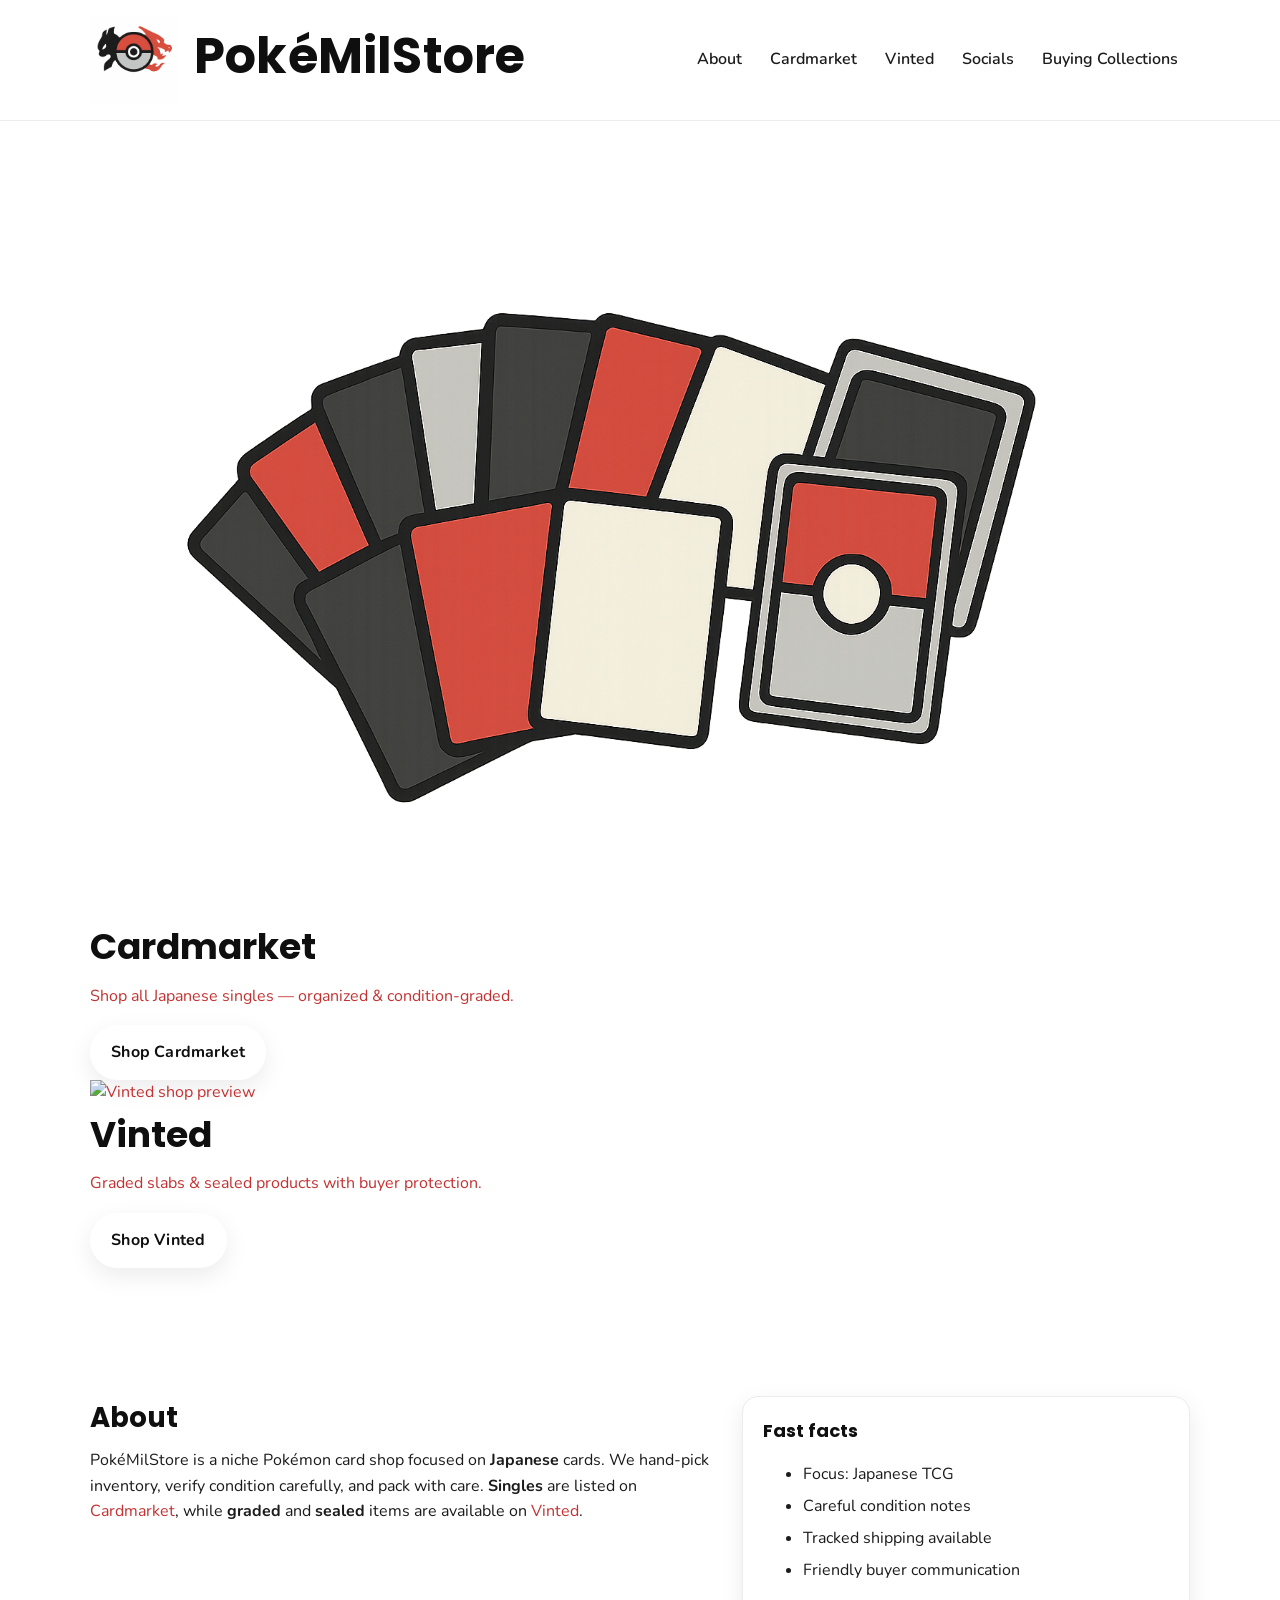
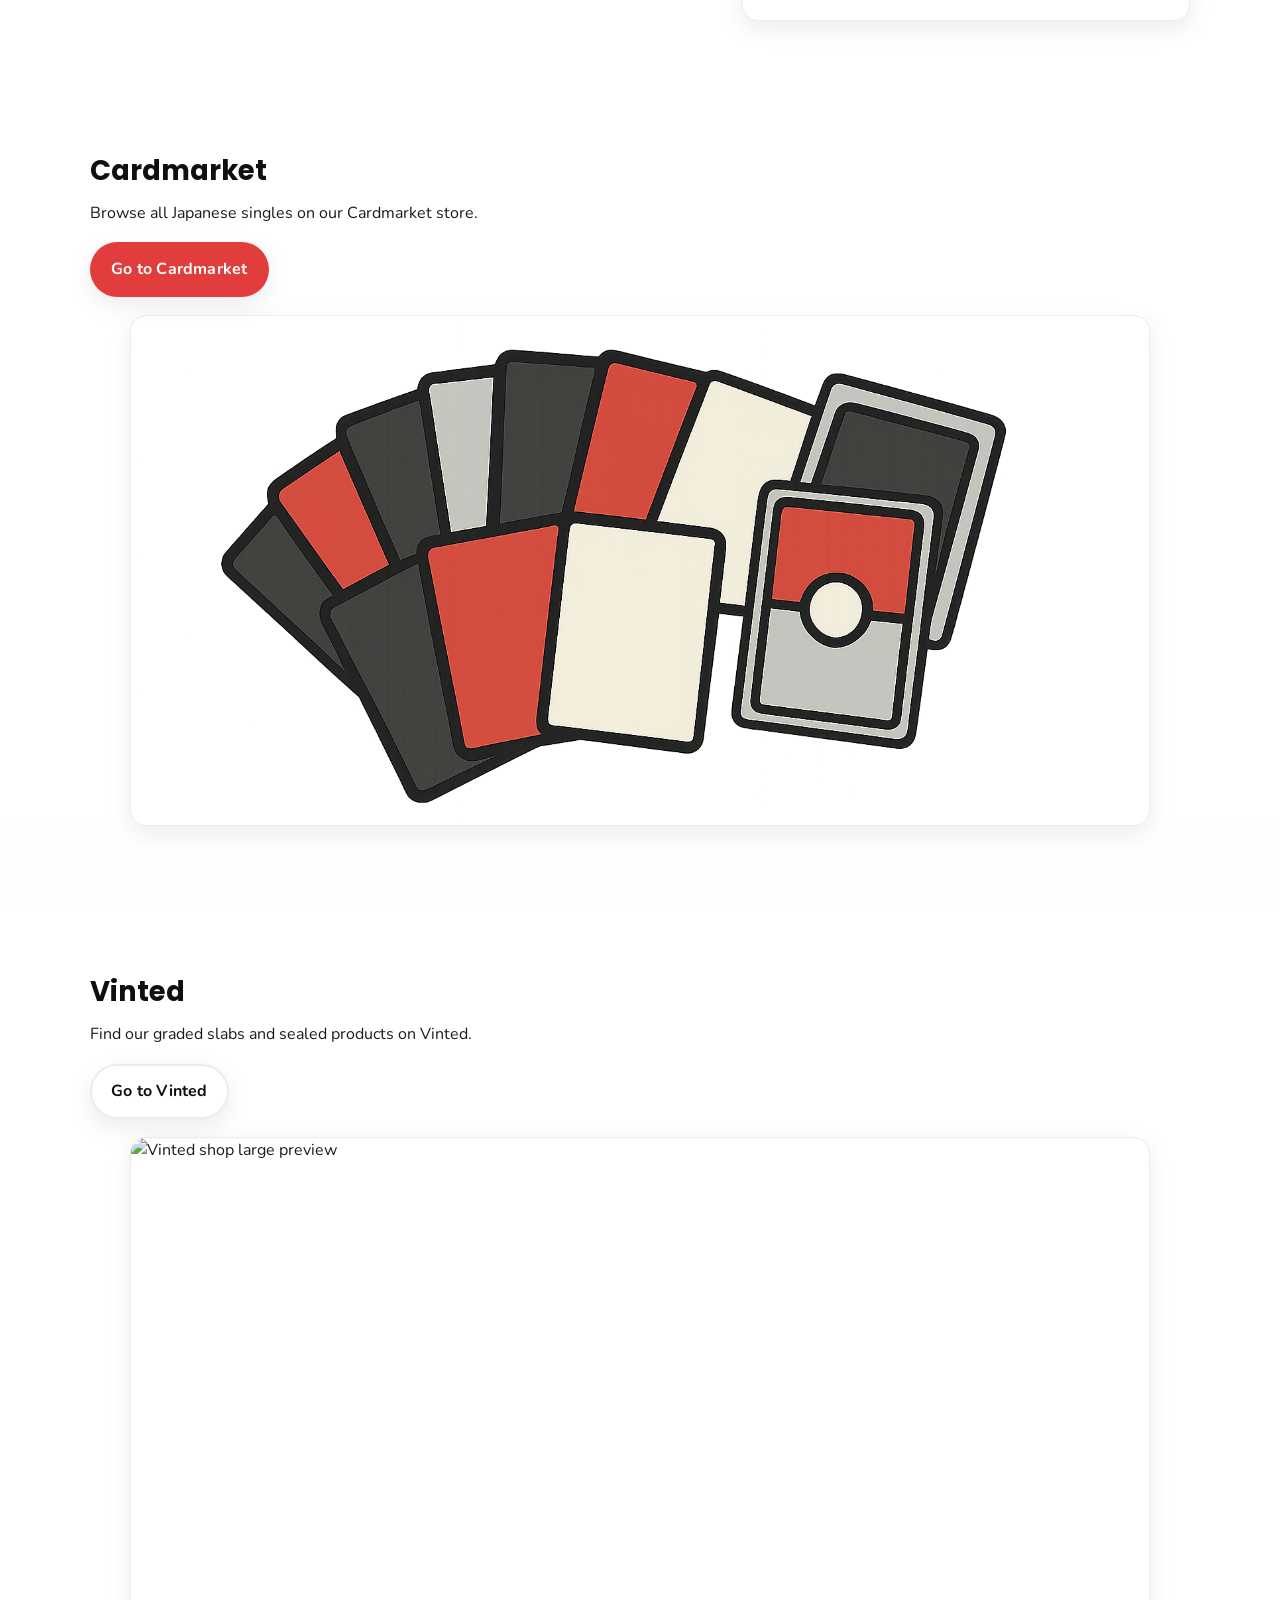
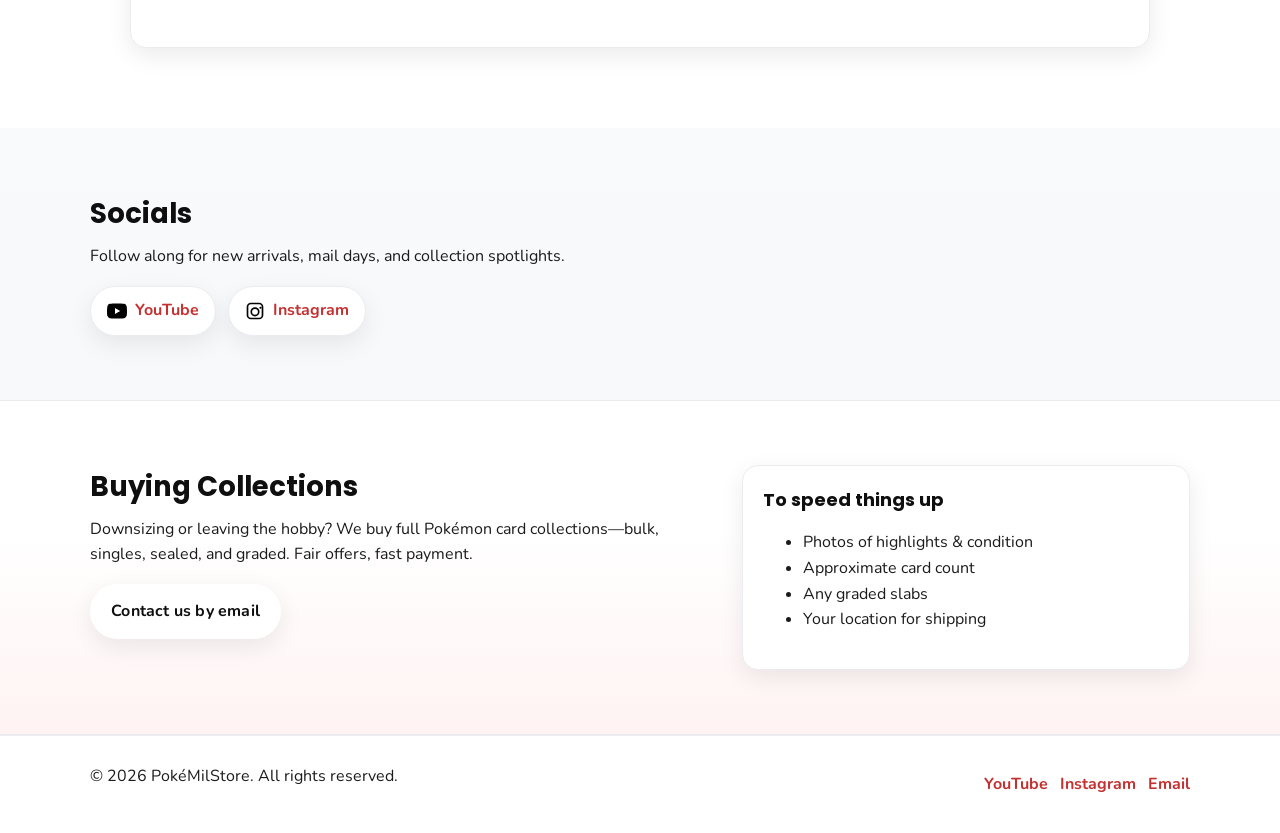
==== commit 62780beb: "Add html folder with site files 2" ====
--- a/index.html
+++ b/index.html
@@ -19,14 +19,12 @@
         <img class="brand__logo" src="logo.png" alt="PokéMilStore logo" width="176" height="176" />
         <div>
           <h1 class="brand__title">PokéMilStore</h1>
-          <p class="brand__subtitle">Store of PokéMil Store</p>
         </div>
       </div>
       <nav class="site-nav" aria-label="Primary">
         <a href="#about">About</a>
         <a href="#cardmarket">Cardmarket</a>
         <a href="#vinted">Vinted</a>
-        <a href="#stats">Stats</a>
         <a href="#socials">Socials</a>
         <a href="#buying-collections">Buying Collections</a>
       </nav>
@@ -34,35 +32,24 @@
   </header>
 
   <main id="main">
-    <!-- Split Cards (card-like blocks) -->
+    <!-- Split Cards (not full screen) -->
     <section class="section split-cards" aria-label="Storefronts">
       <div class="container split-grid">
-        <!-- Cardmarket block -->
         <a class="split-card" href="https://www.cardmarket.com/en/Pokemon/Users/PokeMilStore" target="_blank" rel="noopener">
           <img src="cardmarket-hero.jpg" alt="Cardmarket storefront preview" class="split-card__bg" loading="eager">
-          <div class="split-card__overlay" aria-hidden="true"></div>
+          <div class="split-card__overlay"></div>
           <div class="split-card__content">
-            <div class="split-card__brand">
-              <!-- Replace with your Cardmarket logo file -->
-              <img src="cardmarket-logo.png" alt="Cardmarket logo">
-            </div>
             <h2>Cardmarket</h2>
-            <p>Shop all Japanese singles — organized &amp; condition-graded.</p>
+            <p>Shop all Japanese singles — organized & condition-graded.</p>
             <span class="btn btn--light">Shop Cardmarket</span>
           </div>
         </a>
-
-        <!-- Vinted block -->
         <a class="split-card" href="https://www.vinted.be/member/143922193" target="_blank" rel="noopener">
           <img src="vinted-hero.jpg" alt="Vinted shop preview" class="split-card__bg" loading="eager">
-          <div class="split-card__overlay" aria-hidden="true"></div>
+          <div class="split-card__overlay"></div>
           <div class="split-card__content">
-            <div class="split-card__brand">
-              <!-- Replace with your Vinted logo file -->
-              <img src="vinted-logo.png" alt="Vinted logo">
-            </div>
             <h2>Vinted</h2>
-            <p>Graded slabs &amp; sealed products with buyer protection.</p>
+            <p>Graded slabs & sealed products with buyer protection.</p>
             <span class="btn btn--light">Shop Vinted</span>
           </div>
         </a>
@@ -87,31 +74,9 @@
       </div>
     </section>
 
-    <!-- New stats / trust section -->
-    <section id="stats" class="section section--alt">
-      <div class="container stats-grid">
-        <div class="stat-card">
-          <p class="stat-card__number">1,500+</p>
-          <p class="stat-card__label">Total sales across Cardmarket &amp; Vinted</p>
-        </div>
-        <div class="stat-card">
-          <p class="stat-card__number">Japan-focused</p>
-          <p class="stat-card__label">Specialized in JP Pokémon cards</p>
-        </div>
-        <div class="stat-card">
-          <p class="stat-card__number">Trusted</p>
-          <p class="stat-card__label">Responsive and careful packaging</p>
-        </div>
-      </div>
-    </section>
-
-    <!-- Cardmarket section with space for brand logo -->
     <section id="cardmarket" class="section">
       <div class="container">
-        <div class="section-head">
-          <img class="section-brand" src="cardmarket-logo.png" alt="Cardmarket logo">
-          <h3>Cardmarket</h3>
-        </div>
+        <h3>Cardmarket</h3>
         <p>Browse all Japanese singles on our Cardmarket store.</p>
         <a class="btn btn--primary" href="https://www.cardmarket.com/en/Pokemon/Users/PokeMilStore" target="_blank" rel="noopener">Go to Cardmarket</a>
         <figure class="image-frame">
@@ -120,13 +85,9 @@
       </div>
     </section>
 
-    <!-- Vinted section with space for brand logo -->
     <section id="vinted" class="section section--alt">
       <div class="container">
-        <div class="section-head">
-          <img class="section-brand" src="vinted-logo.png" alt="Vinted logo">
-          <h3>Vinted</h3>
-        </div>
+        <h3>Vinted</h3>
         <p>Find our graded slabs and sealed products on Vinted.</p>
         <a class="btn btn--outline" href="https://www.vinted.be/member/143922193" target="_blank" rel="noopener">Go to Vinted</a>
         <figure class="image-frame">
--- a/style.css
+++ b/style.css
@@ -1,6 +1,6 @@
 /* ==============================
    PokéMilStore — Simple, clean CSS
-   Stacking fixed, brand subtitle, stats section
+   Split-hero layout added
    ============================== */
 
 :root{
@@ -34,22 +34,23 @@
 a:hover{color:var(--red)}
 h1,h2,h3,h4{font-family:var(--font-display);margin:0 0 .5rem 0;color:var(--ink)}
 h1{font-size:clamp(1.9rem, 2.6vw + 1rem, 3.2rem)}
-h2{font-size:clamp(1.6rem, 1.8vw + .8rem, 2.2rem)}
+h2{font-size:clamp(1.6rem, 1.8vw + .8rem, 2.4rem)}
 h3{font-size:clamp(1.25rem, 1.4vw + .6rem, 1.75rem)}
 h4{font-size:1.125rem}
 p{margin:0 0 1rem}
 
 .container{width:min(1100px, 92%);margin-inline:auto}
-.section{padding:48px 0}
+.section{padding:64px 0}
 .section--alt{background:var(--white)}
 .section--accent{background:linear-gradient(180deg, var(--white) 0%, #fff 40%, #fff3f3 100%);border-top:1px solid var(--gray-200);border-bottom:1px solid var(--gray-200)}
 
 .skip-link{position:absolute;left:-9999px;top:auto;width:1px;height:1px;overflow:hidden}
 .skip-link:focus{position:static;width:auto;height:auto;background:var(--ink);color:#fff;padding:.5rem 1rem;display:inline-block}
 
-/* Header - solid */
+/* Header */
 .site-header{
-  position:sticky;top:0;background:#fff;
+  position:sticky;top:0;background:#fffddf00;
+  backdrop-filter:saturate(180%) blur(8px);
   border-bottom:1px solid var(--gray-200);
   z-index:10;
 }
@@ -57,34 +58,22 @@
 .brand{display:flex;align-items:center;gap:16px}
 .brand__logo{width:88px;height:88px;object-fit:contain}
 .brand__title{letter-spacing:.2px}
-.brand__subtitle{
-  margin:0;
-  margin-top:2px;
-  font-size:.78rem;
-  color:var(--gray-500);
-}
 .site-nav a{padding:.5rem .75rem;border-radius:10px;color:var(--gray-900);font-weight:600}
 .site-nav a:hover{background:var(--gray-100)}
 
-/* Split cards */
-.split-cards{padding-top:28px;padding-bottom:28px}
-.split-grid{display:grid;grid-template-columns:1fr 1fr;gap:22px}
-.split-card{
-  position:relative;display:block;min-height:360px;border-radius:20px;overflow:hidden;
-  border:1px solid var(--gray-200);box-shadow:var(--shadow);background:#fff;
+/* Split hero */
+.split-hero{
+  display:grid;grid-template-columns:1fr 1fr;min-height:calc(100vh - 96px);
 }
-.split-card__bg{position:absolute;inset:0;width:100%;height:100%;object-fit:cover;transform:scale(1.02);z-index:0}
-.split-card__overlay{position:absolute;inset:0;background:linear-gradient(180deg, rgba(0,0,0,.15) 0, rgba(0,0,0,.45) 90%);z-index:1}
-.split-card__content{
-  position:absolute;left:20px;right:20px;bottom:18px;color:#fff;text-shadow:0 2px 10px rgba(0,0,0,.35);
-  z-index:2;
-}
-.split-card__content p{opacity:.96;margin:.25rem 0 1rem}
-.split-card__brand{margin-bottom:.4rem;display:flex;align-items:center;gap:.5rem}
-.split-card__brand img{height:28px;width:auto;background:#fff;border-radius:10px;padding:4px;border:1px solid var(--gray-200);box-shadow:var(--shadow)}
-
-.split-card:hover .split-card__bg{transform:scale(1.06);transition:transform .35s ease}
-.split-card:hover .btn{transform:translateY(-1px)}
+.split-panel{position:relative;display:block;overflow:hidden}
+.split-bg{position:absolute;inset:0;width:100%;height:100%;object-fit:cover;transform:scale(1.03)}
+.split-overlay{position:absolute;inset:0;background:linear-gradient(180deg, rgba(0,0,0,.25) 0, rgba(0,0,0,.45) 90%)}
+.split-panel--left .split-overlay{background:linear-gradient(180deg, rgba(0,0,0,.2) 0, rgba(0,0,0,.45) 90%), linear-gradient(90deg, rgba(226,61,61,.25), rgba(226,61,61,0) 40%)}
+.split-panel--right .split-overlay{background:linear-gradient(180deg, rgba(0,0,0,.2) 0, rgba(0,0,0,.45) 90%), linear-gradient(-90deg, rgba(226,61,61,.25), rgba(226,61,61,0) 40%)}
+.split-content{position:absolute;left:24px;right:24px;bottom:24px;color:#fff;text-shadow:0 2px 10px rgba(0,0,0,.35)}
+.split-content p{opacity:.95;margin:.3rem 0 1rem}
+.split-panel:hover .split-bg{transform:scale(1.06);transition:transform .35s ease}
+.split-panel:hover .btn{transform:translateY(-1px)}
 
 /* Buttons */
 .btn{display:inline-block;border:2px solid transparent;border-radius:999px;padding:.8rem 1.2rem;font-weight:700;letter-spacing:.2px;transition:.2s ease;box-shadow:var(--shadow)}
@@ -97,40 +86,11 @@
 
 /* Cards / grids */
 .grid-2{display:grid;grid-template-columns:1.4fr 1fr;gap:24px}
-.card{background:#fff;border:1px solid var(--gray-200);border-radius:16px;padding:20px;box-shadow:var(--shadow)}
+.card{background:#fff;border:1px solid var(--gray-200);border-radius:var(--radius);padding:20px;box-shadow:var(--shadow)}
 .note li{margin:.4rem 0}
 
-/* Stats section */
-.stats-grid{
-  display:grid;
-  grid-template-columns:repeat(auto-fit, minmax(210px, 1fr));
-  gap:16px;
-}
-.stat-card{
-  background:#fff;
-  border:1px solid var(--gray-200);
-  border-radius:16px;
-  padding:18px 18px 16px;
-  box-shadow:var(--shadow);
-  text-align:left;
-}
-.stat-card__number{
-  font-size:1.8rem;
-  font-weight:700;
-  color:var(--ink);
-  margin-bottom:.25rem;
-}
-.stat-card__label{
-  color:var(--gray-600, #5d5d5d);
-  font-size:.9rem;
-}
-
-/* Section heads with brand logos */
-.section-head{display:flex;align-items:center;gap:10px;margin-bottom:.5rem}
-.section-brand{height:34px;width:auto}
-
 /* Image sections */
-.image-frame{margin-top:18px;border:1px solid var(--gray-200);border-radius:16px;overflow:hidden;background:#fff;box-shadow:var(--shadow)}
+.image-frame{margin-top:18px;border:1px solid var(--gray-200);border-radius:var(--radius);overflow:hidden;background:#fff;box-shadow:var(--shadow)}
 .image-cover{width:100%;aspect-ratio: 16/8;object-fit:cover;display:block}
 
 /* Socials */
@@ -145,14 +105,11 @@
 .footer-socials a{font-weight:700}
 
 /* Responsive */
-@media (max-width: 1000px){
-  .brand__logo{width:78px;height:78px}
-  .split-card{min-height:320px}
-  .split-card__brand img{height:26px}
-}
+@media (max-width: 1000px){.split-hero{min-height:60vh}}
 @media (max-width: 820px){
-  .split-grid{grid-template-columns:1fr}
-  .split-card{min-height:280px}
+  .split-hero{grid-template-columns:1fr;min-height:auto}
+  .split-content{bottom:18px;left:18px;right:18px}
+  .brand__logo{width:72px;height:72px}
 }
 @media (max-width: 680px){
   .site-nav{display:none}
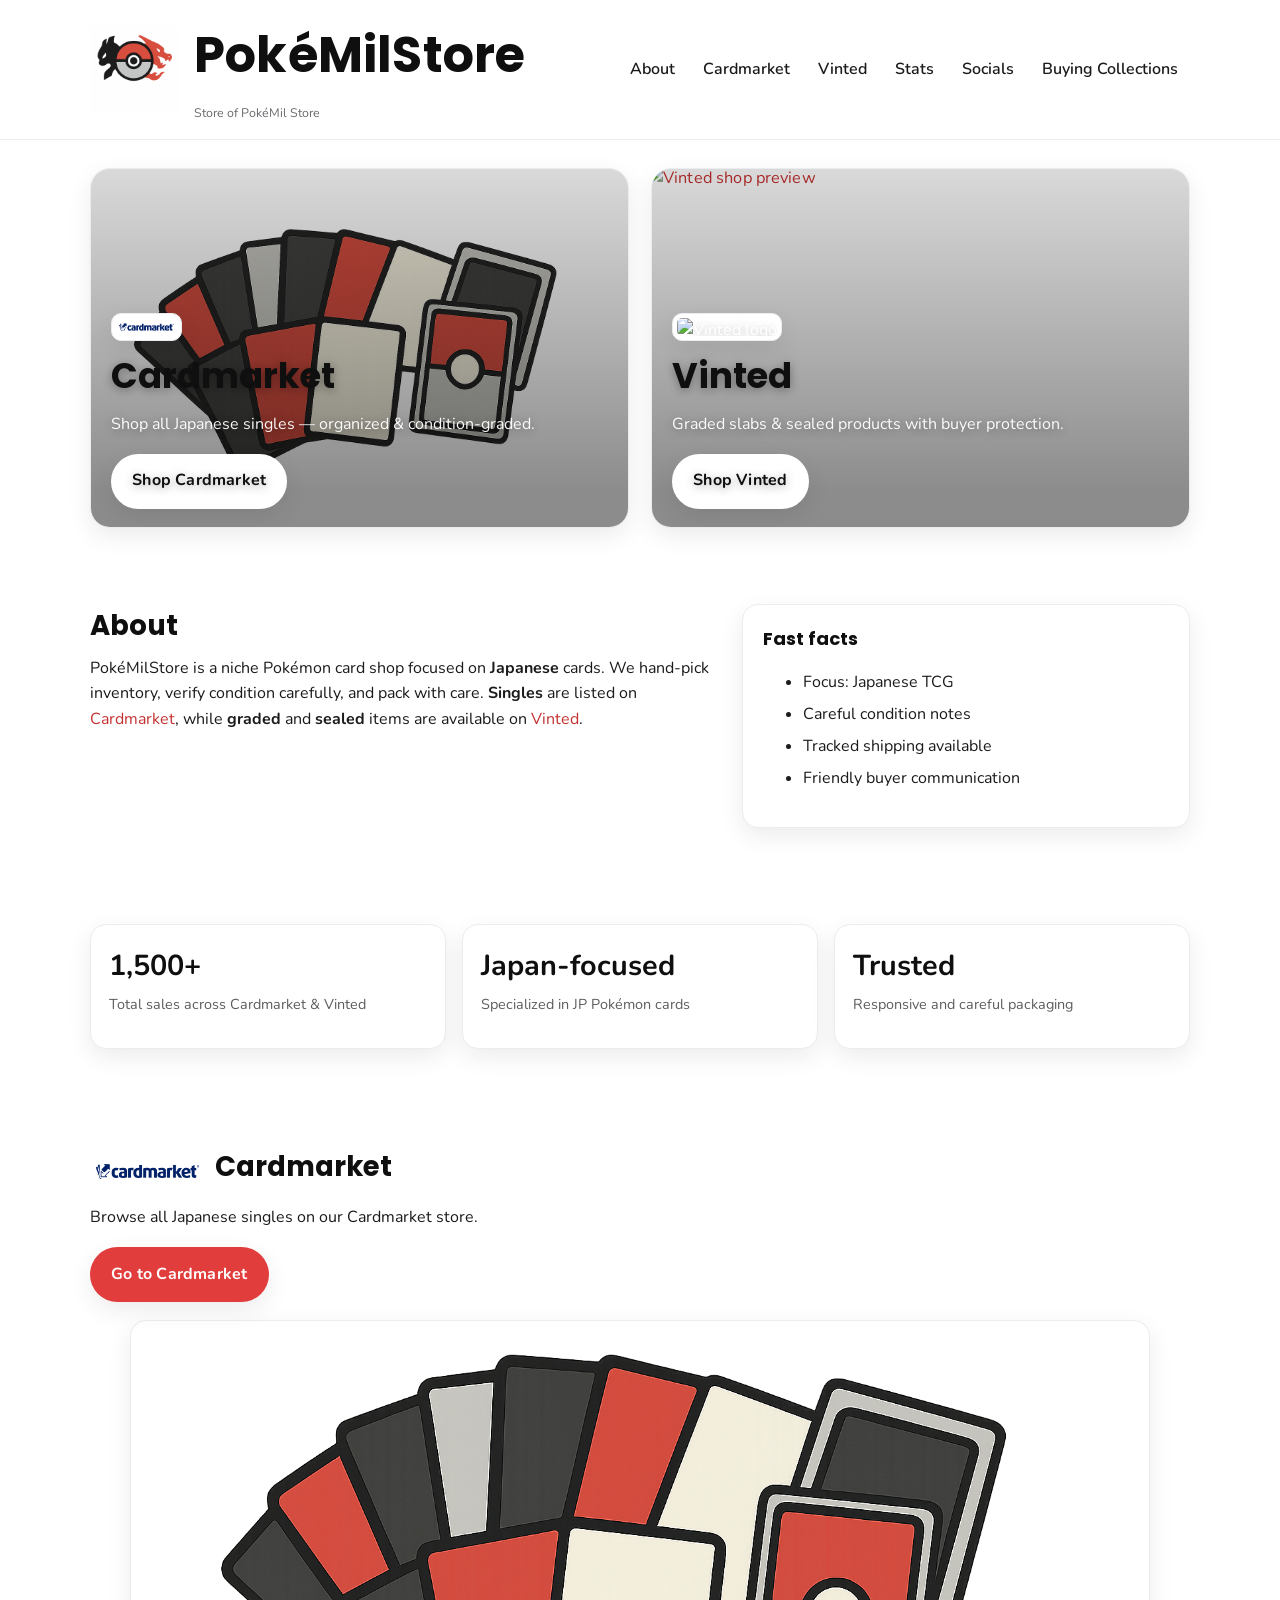
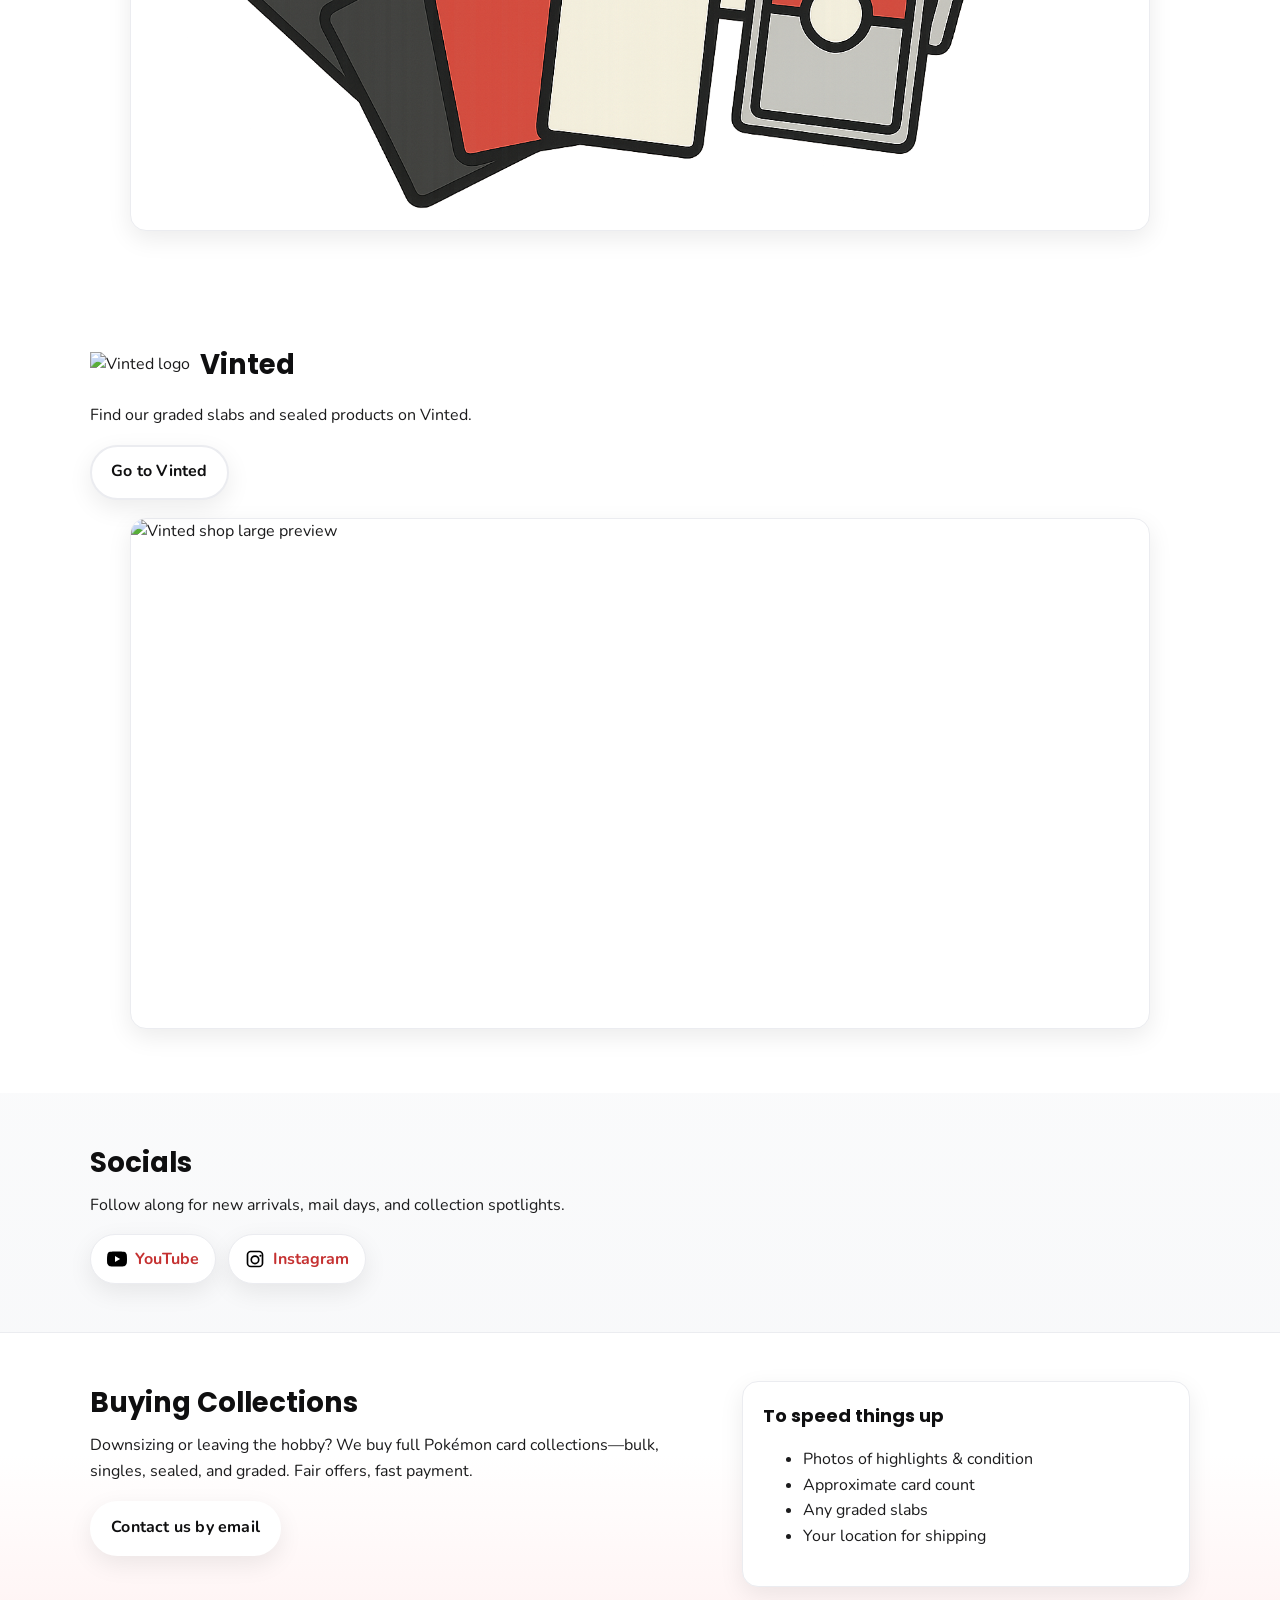
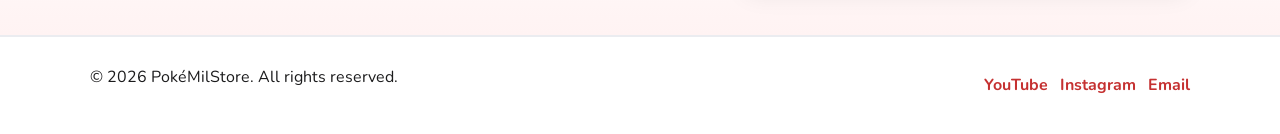
==== commit 472c54f2: "Add html folder with site files 2" ====
--- a/index.html
+++ b/index.html
@@ -19,12 +19,14 @@
         <img class="brand__logo" src="logo.png" alt="PokéMilStore logo" width="176" height="176" />
         <div>
           <h1 class="brand__title">PokéMilStore</h1>
+          <p class="brand__subtitle">Store of PokéMil Store</p>
         </div>
       </div>
       <nav class="site-nav" aria-label="Primary">
         <a href="#about">About</a>
         <a href="#cardmarket">Cardmarket</a>
         <a href="#vinted">Vinted</a>
+        <a href="#stats">Stats</a>
         <a href="#socials">Socials</a>
         <a href="#buying-collections">Buying Collections</a>
       </nav>
@@ -32,24 +34,35 @@
   </header>
 
   <main id="main">
-    <!-- Split Cards (not full screen) -->
+    <!-- Split Cards (card-like blocks) -->
     <section class="section split-cards" aria-label="Storefronts">
       <div class="container split-grid">
+        <!-- Cardmarket block -->
         <a class="split-card" href="https://www.cardmarket.com/en/Pokemon/Users/PokeMilStore" target="_blank" rel="noopener">
           <img src="cardmarket-hero.jpg" alt="Cardmarket storefront preview" class="split-card__bg" loading="eager">
-          <div class="split-card__overlay"></div>
+          <div class="split-card__overlay" aria-hidden="true"></div>
           <div class="split-card__content">
+            <div class="split-card__brand">
+              <!-- place your Cardmarket logo here -->
+              <img src="cardmarket-logo.png" alt="Cardmarket logo">
+            </div>
             <h2>Cardmarket</h2>
-            <p>Shop all Japanese singles — organized & condition-graded.</p>
+            <p>Shop all Japanese singles — organized &amp; condition-graded.</p>
             <span class="btn btn--light">Shop Cardmarket</span>
           </div>
         </a>
+
+        <!-- Vinted block -->
         <a class="split-card" href="https://www.vinted.be/member/143922193" target="_blank" rel="noopener">
           <img src="vinted-hero.jpg" alt="Vinted shop preview" class="split-card__bg" loading="eager">
-          <div class="split-card__overlay"></div>
+          <div class="split-card__overlay" aria-hidden="true"></div>
           <div class="split-card__content">
+            <div class="split-card__brand">
+              <!-- place your Vinted logo here -->
+              <img src="vinted-logo.png" alt="Vinted logo">
+            </div>
             <h2>Vinted</h2>
-            <p>Graded slabs & sealed products with buyer protection.</p>
+            <p>Graded slabs &amp; sealed products with buyer protection.</p>
             <span class="btn btn--light">Shop Vinted</span>
           </div>
         </a>
@@ -74,9 +87,31 @@
       </div>
     </section>
 
+    <!-- Stats / Trust -->
+    <section id="stats" class="section section--alt">
+      <div class="container stats-grid">
+        <div class="stat-card">
+          <p class="stat-card__number">1,500+</p>
+          <p class="stat-card__label">Total sales across Cardmarket &amp; Vinted</p>
+        </div>
+        <div class="stat-card">
+          <p class="stat-card__number">Japan-focused</p>
+          <p class="stat-card__label">Specialized in JP Pokémon cards</p>
+        </div>
+        <div class="stat-card">
+          <p class="stat-card__number">Trusted</p>
+          <p class="stat-card__label">Responsive and careful packaging</p>
+        </div>
+      </div>
+    </section>
+
+    <!-- Cardmarket section -->
     <section id="cardmarket" class="section">
       <div class="container">
-        <h3>Cardmarket</h3>
+        <div class="section-head">
+          <img class="section-brand" src="cardmarket-logo.png" alt="Cardmarket logo">
+          <h3>Cardmarket</h3>
+        </div>
         <p>Browse all Japanese singles on our Cardmarket store.</p>
         <a class="btn btn--primary" href="https://www.cardmarket.com/en/Pokemon/Users/PokeMilStore" target="_blank" rel="noopener">Go to Cardmarket</a>
         <figure class="image-frame">
@@ -85,9 +120,13 @@
       </div>
     </section>
 
+    <!-- Vinted section -->
     <section id="vinted" class="section section--alt">
       <div class="container">
-        <h3>Vinted</h3>
+        <div class="section-head">
+          <img class="section-brand" src="vinted-logo.png" alt="Vinted logo">
+          <h3>Vinted</h3>
+        </div>
         <p>Find our graded slabs and sealed products on Vinted.</p>
         <a class="btn btn--outline" href="https://www.vinted.be/member/143922193" target="_blank" rel="noopener">Go to Vinted</a>
         <figure class="image-frame">
--- a/style.css
+++ b/style.css
@@ -1,6 +1,5 @@
 /* ==============================
    PokéMilStore — Simple, clean CSS
-   Split-hero layout added
    ============================== */
 
 :root{
@@ -34,13 +33,13 @@
 a:hover{color:var(--red)}
 h1,h2,h3,h4{font-family:var(--font-display);margin:0 0 .5rem 0;color:var(--ink)}
 h1{font-size:clamp(1.9rem, 2.6vw + 1rem, 3.2rem)}
-h2{font-size:clamp(1.6rem, 1.8vw + .8rem, 2.4rem)}
+h2{font-size:clamp(1.6rem, 1.8vw + .8rem, 2.2rem)}
 h3{font-size:clamp(1.25rem, 1.4vw + .6rem, 1.75rem)}
 h4{font-size:1.125rem}
 p{margin:0 0 1rem}
 
 .container{width:min(1100px, 92%);margin-inline:auto}
-.section{padding:64px 0}
+.section{padding:48px 0}
 .section--alt{background:var(--white)}
 .section--accent{background:linear-gradient(180deg, var(--white) 0%, #fff 40%, #fff3f3 100%);border-top:1px solid var(--gray-200);border-bottom:1px solid var(--gray-200)}
 
@@ -49,8 +48,7 @@
 
 /* Header */
 .site-header{
-  position:sticky;top:0;background:#fffddf00;
-  backdrop-filter:saturate(180%) blur(8px);
+  position:sticky;top:0;background:#fff;
   border-bottom:1px solid var(--gray-200);
   z-index:10;
 }
@@ -58,22 +56,34 @@
 .brand{display:flex;align-items:center;gap:16px}
 .brand__logo{width:88px;height:88px;object-fit:contain}
 .brand__title{letter-spacing:.2px}
+.brand__subtitle{
+  margin:0;
+  margin-top:2px;
+  font-size:.78rem;
+  color:var(--gray-500);
+}
 .site-nav a{padding:.5rem .75rem;border-radius:10px;color:var(--gray-900);font-weight:600}
 .site-nav a:hover{background:var(--gray-100)}
 
-/* Split hero */
-.split-hero{
-  display:grid;grid-template-columns:1fr 1fr;min-height:calc(100vh - 96px);
+/* Split cards */
+.split-cards{padding-top:28px;padding-bottom:28px}
+.split-grid{display:grid;grid-template-columns:1fr 1fr;gap:22px}
+.split-card{
+  position:relative;display:block;min-height:360px;border-radius:20px;overflow:hidden;
+  border:1px solid var(--gray-200);box-shadow:var(--shadow);background:#fff;
 }
-.split-panel{position:relative;display:block;overflow:hidden}
-.split-bg{position:absolute;inset:0;width:100%;height:100%;object-fit:cover;transform:scale(1.03)}
-.split-overlay{position:absolute;inset:0;background:linear-gradient(180deg, rgba(0,0,0,.25) 0, rgba(0,0,0,.45) 90%)}
-.split-panel--left .split-overlay{background:linear-gradient(180deg, rgba(0,0,0,.2) 0, rgba(0,0,0,.45) 90%), linear-gradient(90deg, rgba(226,61,61,.25), rgba(226,61,61,0) 40%)}
-.split-panel--right .split-overlay{background:linear-gradient(180deg, rgba(0,0,0,.2) 0, rgba(0,0,0,.45) 90%), linear-gradient(-90deg, rgba(226,61,61,.25), rgba(226,61,61,0) 40%)}
-.split-content{position:absolute;left:24px;right:24px;bottom:24px;color:#fff;text-shadow:0 2px 10px rgba(0,0,0,.35)}
-.split-content p{opacity:.95;margin:.3rem 0 1rem}
-.split-panel:hover .split-bg{transform:scale(1.06);transition:transform .35s ease}
-.split-panel:hover .btn{transform:translateY(-1px)}
+.split-card__bg{position:absolute;inset:0;width:100%;height:100%;object-fit:cover;transform:scale(1.02);z-index:0}
+.split-card__overlay{position:absolute;inset:0;background:linear-gradient(180deg, rgba(0,0,0,.15) 0, rgba(0,0,0,.45) 90%);z-index:1}
+.split-card__content{
+  position:absolute;left:20px;right:20px;bottom:18px;color:#fff;text-shadow:0 2px 10px rgba(0,0,0,.35);
+  z-index:2;
+}
+.split-card__content p{opacity:.96;margin:.25rem 0 1rem}
+.split-card__brand{margin-bottom:.4rem;display:flex;align-items:center;gap:.5rem}
+.split-card__brand img{height:28px;width:auto;background:#fff;border-radius:10px;padding:4px;border:1px solid var(--gray-200);box-shadow:var(--shadow)}
+
+.split-card:hover .split-card__bg{transform:scale(1.06);transition:transform .35s ease}
+.split-card:hover .btn{transform:translateY(-1px)}
 
 /* Buttons */
 .btn{display:inline-block;border:2px solid transparent;border-radius:999px;padding:.8rem 1.2rem;font-weight:700;letter-spacing:.2px;transition:.2s ease;box-shadow:var(--shadow)}
@@ -86,11 +96,40 @@
 
 /* Cards / grids */
 .grid-2{display:grid;grid-template-columns:1.4fr 1fr;gap:24px}
-.card{background:#fff;border:1px solid var(--gray-200);border-radius:var(--radius);padding:20px;box-shadow:var(--shadow)}
+.card{background:#fff;border:1px solid var(--gray-200);border-radius:16px;padding:20px;box-shadow:var(--shadow)}
 .note li{margin:.4rem 0}
 
+/* Stats */
+.stats-grid{
+  display:grid;
+  grid-template-columns:repeat(auto-fit, minmax(210px, 1fr));
+  gap:16px;
+}
+.stat-card{
+  background:#fff;
+  border:1px solid var(--gray-200);
+  border-radius:16px;
+  padding:18px 18px 16px;
+  box-shadow:var(--shadow);
+  text-align:left;
+}
+.stat-card__number{
+  font-size:1.8rem;
+  font-weight:700;
+  color:var(--ink);
+  margin-bottom:.25rem;
+}
+.stat-card__label{
+  color:var(--gray-600, #5d5d5d);
+  font-size:.9rem;
+}
+
+/* Section heads */
+.section-head{display:flex;align-items:center;gap:10px;margin-bottom:.5rem}
+.section-brand{height:34px;width:auto}
+
 /* Image sections */
-.image-frame{margin-top:18px;border:1px solid var(--gray-200);border-radius:var(--radius);overflow:hidden;background:#fff;box-shadow:var(--shadow)}
+.image-frame{margin-top:18px;border:1px solid var(--gray-200);border-radius:16px;overflow:hidden;background:#fff;box-shadow:var(--shadow)}
 .image-cover{width:100%;aspect-ratio: 16/8;object-fit:cover;display:block}
 
 /* Socials */
@@ -105,11 +144,14 @@
 .footer-socials a{font-weight:700}
 
 /* Responsive */
-@media (max-width: 1000px){.split-hero{min-height:60vh}}
+@media (max-width: 1000px){
+  .brand__logo{width:78px;height:78px}
+  .split-card{min-height:320px}
+  .split-card__brand img{height:26px}
+}
 @media (max-width: 820px){
-  .split-hero{grid-template-columns:1fr;min-height:auto}
-  .split-content{bottom:18px;left:18px;right:18px}
-  .brand__logo{width:72px;height:72px}
+  .split-grid{grid-template-columns:1fr}
+  .split-card{min-height:280px}
 }
 @media (max-width: 680px){
   .site-nav{display:none}
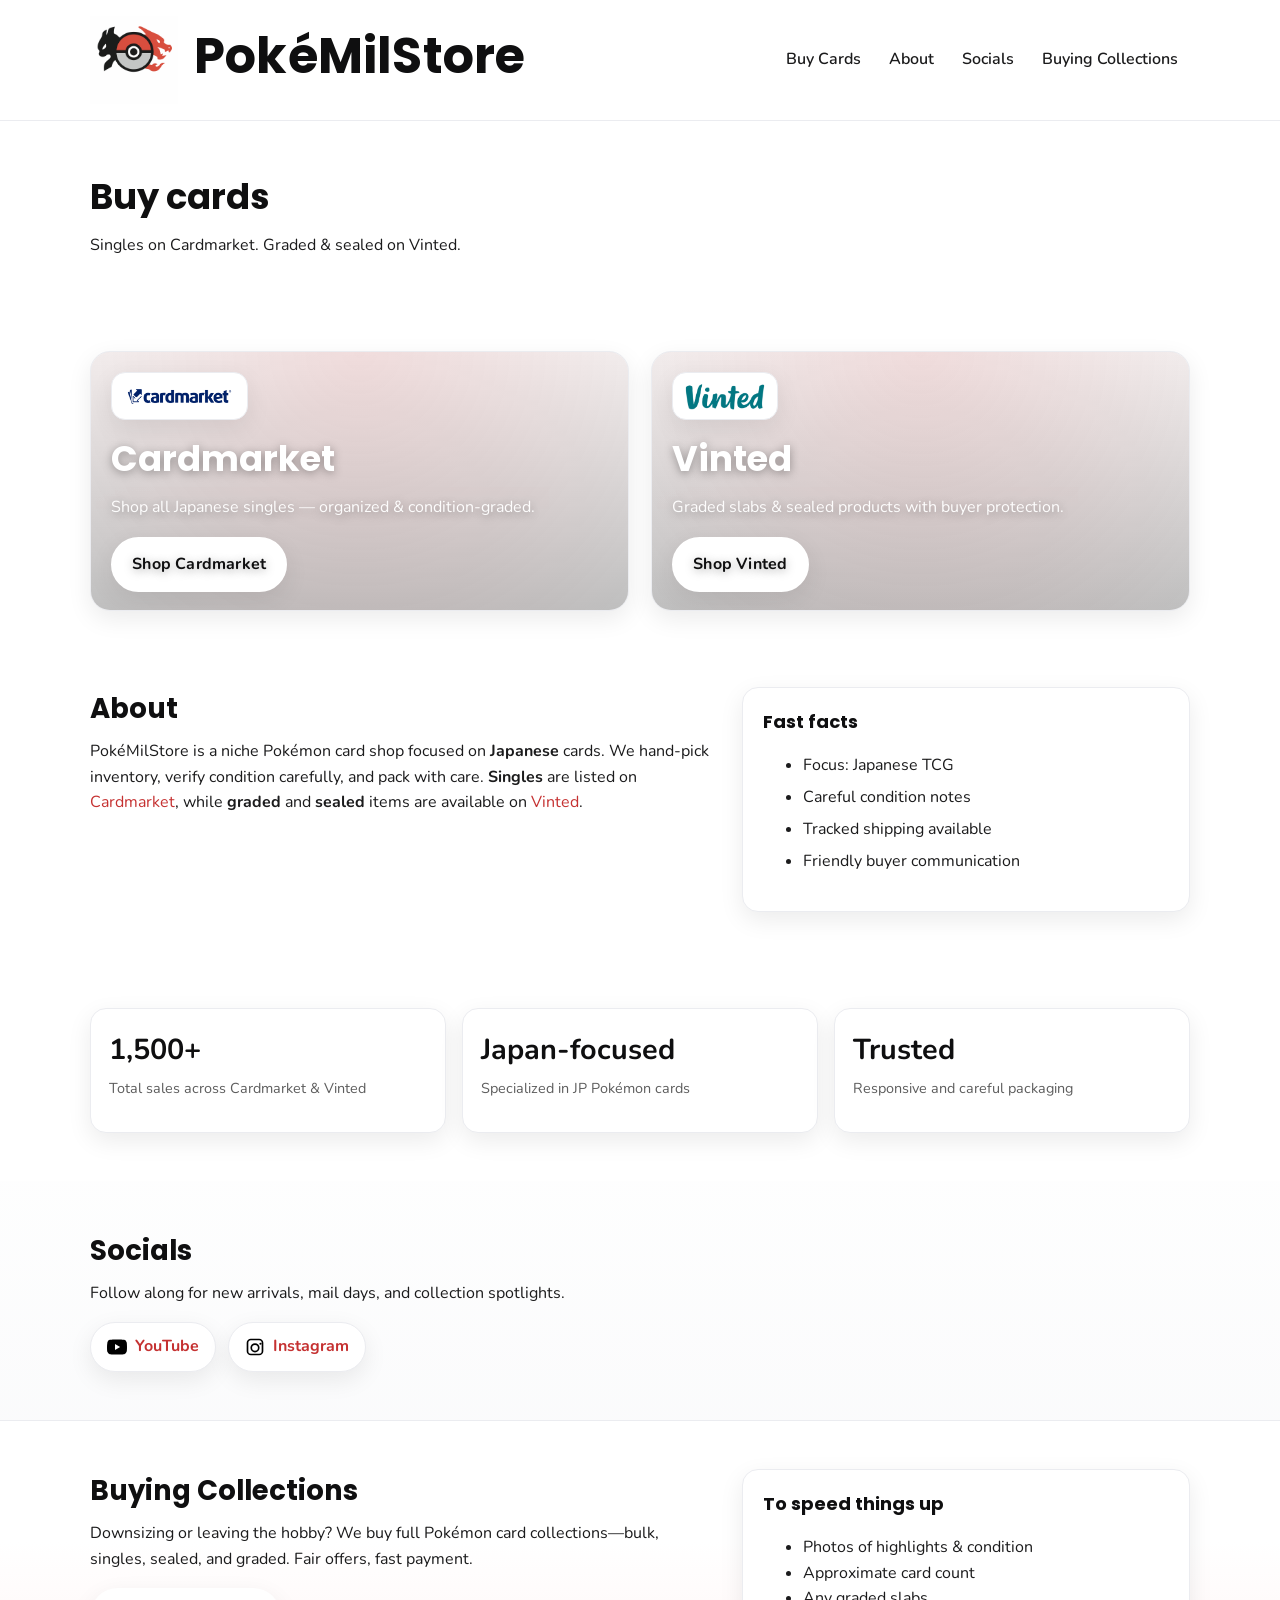
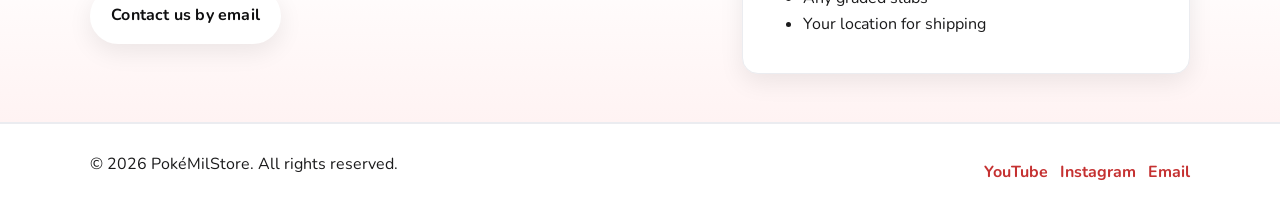
==== commit 937a8784: "Add html folder with site files 2" ====
--- a/index.html
+++ b/index.html
@@ -19,14 +19,11 @@
         <img class="brand__logo" src="logo.png" alt="PokéMilStore logo" width="176" height="176" />
         <div>
           <h1 class="brand__title">PokéMilStore</h1>
-          <p class="brand__subtitle">Store of PokéMil Store</p>
         </div>
       </div>
       <nav class="site-nav" aria-label="Primary">
+        <a href="#buy-cards">Buy Cards</a>
         <a href="#about">About</a>
-        <a href="#cardmarket">Cardmarket</a>
-        <a href="#vinted">Vinted</a>
-        <a href="#stats">Stats</a>
         <a href="#socials">Socials</a>
         <a href="#buying-collections">Buying Collections</a>
       </nav>
@@ -34,16 +31,22 @@
   </header>
 
   <main id="main">
+    <!-- New small heading / intro -->
+    <section class="section section--tight" id="buy-cards">
+      <div class="container section-intro">
+        <h2 class="page-heading">Buy cards</h2>
+        <p class="lead-text">Singles on Cardmarket. Graded &amp; sealed on Vinted.</p>
+      </div>
+    </section>
+
     <!-- Split Cards (card-like blocks) -->
     <section class="section split-cards" aria-label="Storefronts">
       <div class="container split-grid">
         <!-- Cardmarket block -->
         <a class="split-card" href="https://www.cardmarket.com/en/Pokemon/Users/PokeMilStore" target="_blank" rel="noopener">
-          <img src="cardmarket-hero.jpg" alt="Cardmarket storefront preview" class="split-card__bg" loading="eager">
           <div class="split-card__overlay" aria-hidden="true"></div>
           <div class="split-card__content">
             <div class="split-card__brand">
-              <!-- place your Cardmarket logo here -->
               <img src="cardmarket-logo.png" alt="Cardmarket logo">
             </div>
             <h2>Cardmarket</h2>
@@ -54,11 +57,9 @@
 
         <!-- Vinted block -->
         <a class="split-card" href="https://www.vinted.be/member/143922193" target="_blank" rel="noopener">
-          <img src="vinted-hero.jpg" alt="Vinted shop preview" class="split-card__bg" loading="eager">
           <div class="split-card__overlay" aria-hidden="true"></div>
           <div class="split-card__content">
             <div class="split-card__brand">
-              <!-- place your Vinted logo here -->
               <img src="vinted-logo.png" alt="Vinted logo">
             </div>
             <h2>Vinted</h2>
@@ -105,46 +106,16 @@
       </div>
     </section>
 
-    <!-- Cardmarket section -->
-    <section id="cardmarket" class="section">
-      <div class="container">
-        <div class="section-head">
-          <img class="section-brand" src="cardmarket-logo.png" alt="Cardmarket logo">
-          <h3>Cardmarket</h3>
-        </div>
-        <p>Browse all Japanese singles on our Cardmarket store.</p>
-        <a class="btn btn--primary" href="https://www.cardmarket.com/en/Pokemon/Users/PokeMilStore" target="_blank" rel="noopener">Go to Cardmarket</a>
-        <figure class="image-frame">
-          <img class="image-cover" alt="Cardmarket storefront large preview" src="cardmarket-hero.jpg" loading="lazy">
-        </figure>
-      </div>
-    </section>
-
-    <!-- Vinted section -->
-    <section id="vinted" class="section section--alt">
-      <div class="container">
-        <div class="section-head">
-          <img class="section-brand" src="vinted-logo.png" alt="Vinted logo">
-          <h3>Vinted</h3>
-        </div>
-        <p>Find our graded slabs and sealed products on Vinted.</p>
-        <a class="btn btn--outline" href="https://www.vinted.be/member/143922193" target="_blank" rel="noopener">Go to Vinted</a>
-        <figure class="image-frame">
-          <img class="image-cover" alt="Vinted shop large preview" src="vinted-hero.jpg" loading="lazy">
-        </figure>
-      </div>
-    </section>
-
     <section id="socials" class="section">
       <div class="container">
         <h3>Socials</h3>
         <p>Follow along for new arrivals, mail days, and collection spotlights.</p>
         <div class="socials">
-          <a class="socials__btn" href="https://www.youtube.com" target="_blank" rel="noopener" aria-label="YouTube">
+          <a class="socials__btn" href="https://www.youtube.com/@Pok%C3%A9MilStore" target="_blank" rel="noopener" aria-label="YouTube">
             <svg viewBox="0 0 24 24" aria-hidden="true"><path d="M23.5 6.2a4 4 0 0 0-2.8-2.8C18.9 3 12 3 12 3s-6.9 0-8.7.4A4 4 0 0 0 .5 6.2 41.1 41.1 0 0 0 0 12c0 5.8.5 5.8.5 5.8a4 4 0 0 0 2.8 2.8C4.9 21 12 21 12 21s6.9 0 8.7-.4a4 4 0 0 0 2.8-2.8S24 17.8 24 12s-.5-5.8-.5-5.8ZM9.6 15.5V8.5L15.8 12l-6.2 3.5Z"/></svg>
             <span>YouTube</span>
           </a>
-          <a class="socials__btn" href="https://www.instagram.com" target="_blank" rel="noopener" aria-label="Instagram">
+          <a class="socials__btn" href="https://www.instagram.com/pokemilstoreofficial/" target="_blank" rel="noopener" aria-label="Instagram">
             <svg viewBox="0 0 24 24" aria-hidden="true"><path d="M7 2h10a5 5 0 0 1 5 5v10a5 5 0 0 1-5 5H7a5 5 0 0 1-5-5V7a5 5 0 0 1 5-5Zm0 2a3 3 0 0 0-3 3v10a3 3 0 0 0 3 3h10a3 3 0 0 0 3-3V7a3 3 0 0 0-3-3H7Zm5 3.5A5.5 5.5 0 1 1 6.5 13 5.5 5.5 0 0 1 12 7.5Zm0 2A3.5 3.5 0 1 0 15.5 13 3.5 3.5 0 0 0 12 9.5Zm6.5-2.75a1.25 1.25 0 1 1-1.25 1.25 1.25 1.25 0 0 1 1.25-1.25Z"/></svg>
             <span>Instagram</span>
           </a>
@@ -176,9 +147,9 @@
     <div class="container footer-inner">
       <p>© <span id="year"></span> PokéMilStore. All rights reserved.</p>
       <div class="footer-socials">
-        <a href="https://www.youtube.com" target="_blank" rel="noopener" aria-label="YouTube">YouTube</a>
-        <a href="https://www.instagram.com" target="_blank" rel="noopener" aria-label="Instagram">Instagram</a>
-        <a href="mailto:hello@pokemil.store" aria-label="Email">Email</a>
+        <a href="https://www.youtube.com/@Pok%C3%A9MilStore" target="_blank" rel="noopener" aria-label="YouTube">YouTube</a>
+        <a href="https://www.instagram.com/pokemilstoreofficial/" target="_blank" rel="noopener" aria-label="Instagram">Instagram</a>
+        <a href="mailto:info@pokemilstore.be" aria-label="Email">Email</a>
       </div>
     </div>
     <noscript>© 2025 PokéMilStore</noscript>
--- a/style.css
+++ b/style.css
@@ -69,32 +69,51 @@
 .split-cards{padding-top:28px;padding-bottom:28px}
 .split-grid{display:grid;grid-template-columns:1fr 1fr;gap:22px}
 .split-card{
-  position:relative;display:block;min-height:360px;border-radius:20px;overflow:hidden;
+  position:relative;display:block;min-height:260px;border-radius:20px;overflow:hidden;
   border:1px solid var(--gray-200);box-shadow:var(--shadow);background:#fff;
 }
-.split-card__bg{position:absolute;inset:0;width:100%;height:100%;object-fit:cover;transform:scale(1.02);z-index:0}
-.split-card__overlay{position:absolute;inset:0;background:linear-gradient(180deg, rgba(0,0,0,.15) 0, rgba(0,0,0,.45) 90%);z-index:1}
+.split-card__overlay{position:absolute;inset:0;background:radial-gradient(circle at top, rgba(226,61,61,.12), rgba(0,0,0,.0)), linear-gradient(180deg, rgba(0,0,0,.05) 0, rgba(0,0,0,.25) 100%);z-index:0}
 .split-card__content{
-  position:absolute;left:20px;right:20px;bottom:18px;color:#fff;text-shadow:0 2px 10px rgba(0,0,0,.35);
-  z-index:2;
+  position:relative;
+  z-index:1;
+  padding:20px 20px 18px;
+  color:#fff;
+  text-shadow:0 2px 10px rgba(0,0,0,.35);
+  min-height:100%;
 }
+.split-card__content h2{color:#fff}
 .split-card__content p{opacity:.96;margin:.25rem 0 1rem}
-.split-card__brand{margin-bottom:.4rem;display:flex;align-items:center;gap:.5rem}
-.split-card__brand img{height:28px;width:auto;background:#fff;border-radius:10px;padding:4px;border:1px solid var(--gray-200);box-shadow:var(--shadow)}
 
-.split-card:hover .split-card__bg{transform:scale(1.06);transition:transform .35s ease}
-.split-card:hover .btn{transform:translateY(-1px)}
+/* bigger logos here */
+.split-card__brand{
+  margin-bottom:.7rem;
+  display:flex;
+  align-items:center;
+  gap:.5rem;
+}
+.split-card__brand img{
+  height:48px;           /* <— made bigger */
+  width:auto;
+  background:#fff;
+  border-radius:14px;
+  padding:6px 10px;
+  border:1px solid var(--gray-200);
+  box-shadow:var(--shadow);
+}
 
-/* Buttons */
-.btn{display:inline-block;border:2px solid transparent;border-radius:999px;padding:.8rem 1.2rem;font-weight:700;letter-spacing:.2px;transition:.2s ease;box-shadow:var(--shadow)}
+.btn{
+  display:inline-block;border:2px solid transparent;border-radius:999px;
+  padding:.8rem 1.2rem;font-weight:700;letter-spacing:.2px;
+  transition:.2s ease;box-shadow:var(--shadow)
+}
+.btn--light{background:#fff;border-color:#fff;color:var(--ink)}
+.btn--light:hover{filter:brightness(.98)}
 .btn--primary{background:var(--red);color:#fff}
 .btn--primary:hover{background:var(--red-dark);transform:translateY(-1px)}
 .btn--outline{background:#fff;border-color:var(--gray-200);color:var(--ink)}
 .btn--outline:hover{border-color:var(--gray-500);transform:translateY(-1px)}
-.btn--light{background:#fff;border-color:#fff;color:var(--ink)}
-.btn--light:hover{filter:brightness(.98)}
 
-/* Cards / grids */
+/* About & cards */
 .grid-2{display:grid;grid-template-columns:1.4fr 1fr;gap:24px}
 .card{background:#fff;border:1px solid var(--gray-200);border-radius:16px;padding:20px;box-shadow:var(--shadow)}
 .note li{margin:.4rem 0}
@@ -124,14 +143,6 @@
   font-size:.9rem;
 }
 
-/* Section heads */
-.section-head{display:flex;align-items:center;gap:10px;margin-bottom:.5rem}
-.section-brand{height:34px;width:auto}
-
-/* Image sections */
-.image-frame{margin-top:18px;border:1px solid var(--gray-200);border-radius:16px;overflow:hidden;background:#fff;box-shadow:var(--shadow)}
-.image-cover{width:100%;aspect-ratio: 16/8;object-fit:cover;display:block}
-
 /* Socials */
 .socials{display:flex;gap:12px;flex-wrap:wrap}
 .socials__btn{display:inline-flex;align-items:center;gap:.5rem;padding:.7rem 1rem;border-radius:999px;border:1px solid var(--gray-200);background:#fff;font-weight:700;box-shadow:var(--shadow)}
@@ -146,12 +157,12 @@
 /* Responsive */
 @media (max-width: 1000px){
   .brand__logo{width:78px;height:78px}
-  .split-card{min-height:320px}
-  .split-card__brand img{height:26px}
+  .split-card{min-height:240px}
+  .split-card__brand img{height:44px}
 }
 @media (max-width: 820px){
   .split-grid{grid-template-columns:1fr}
-  .split-card{min-height:280px}
+  .split-card{min-height:230px}
 }
 @media (max-width: 680px){
   .site-nav{display:none}
